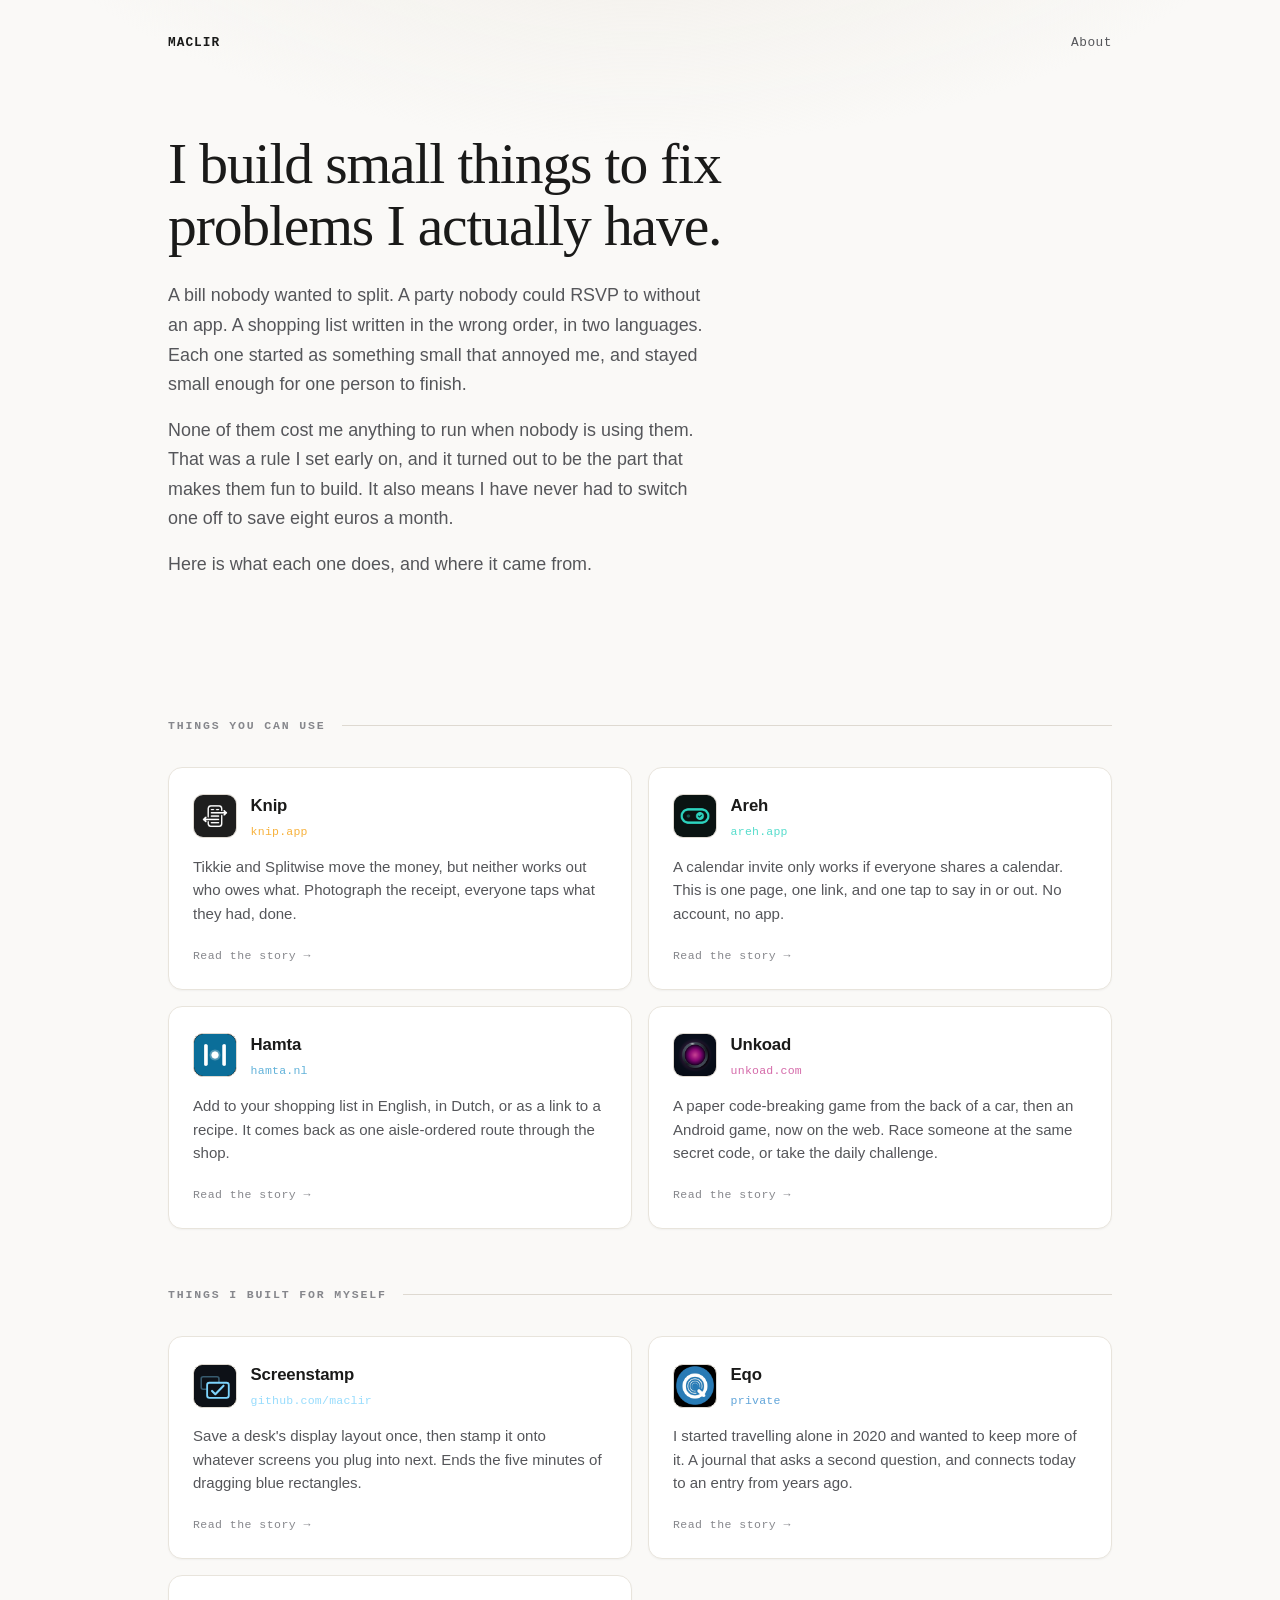
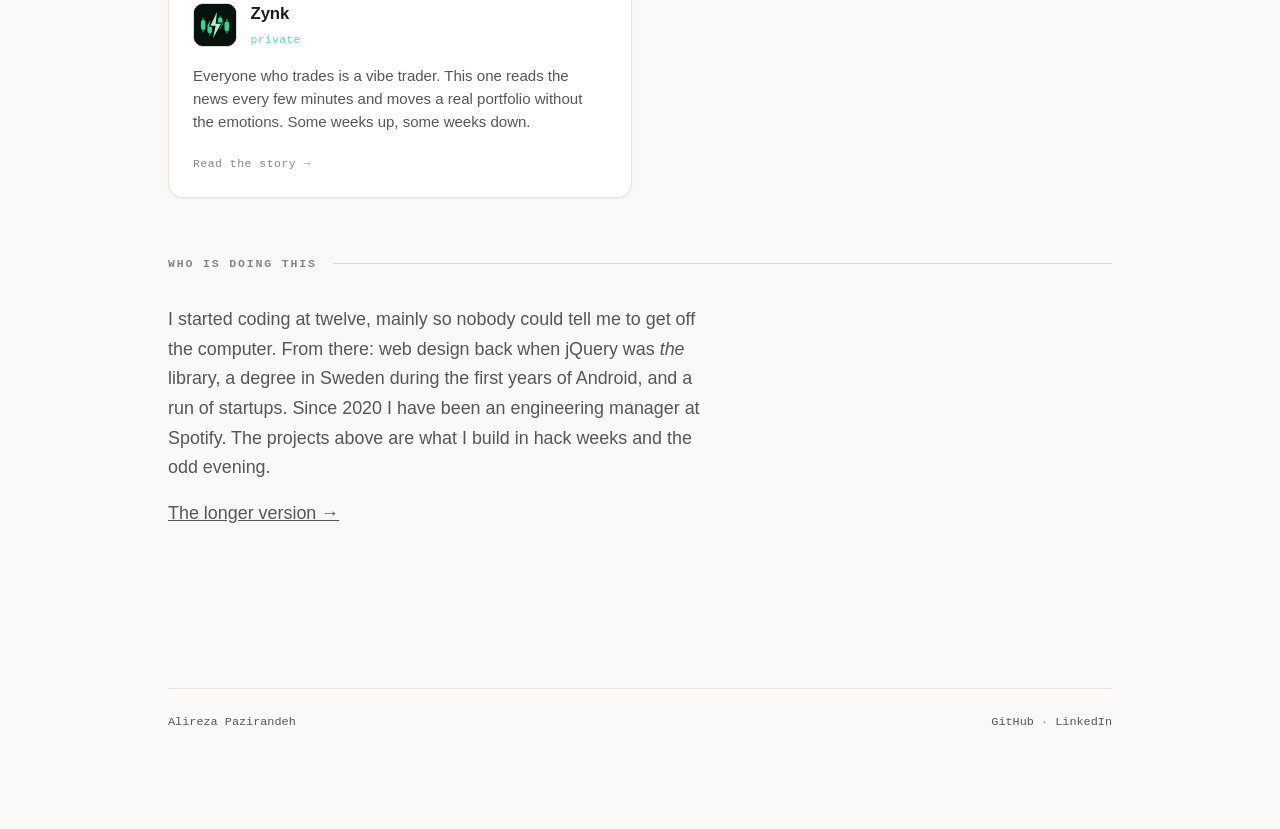
==== index.html @ 0dfdd982 "maclir.net: the projects, and the story behind each one A static personal site — a homepage of proje" ====
<!doctype html>
<html lang="en">
<head>
<meta charset="utf-8">
<meta name="viewport" content="width=device-width, initial-scale=1">
<title>Alireza Pazirandeh — maclir</title>
<meta name="description" content="Small products, built solo. Bill splitting, event pages, grocery lists, games and trading bots — each one started as something that annoyed me.">
<meta name="theme-color" content="#faf9f7" media="(prefers-color-scheme: light)">
<meta name="theme-color" content="#0b0d10" media="(prefers-color-scheme: dark)">
<link rel="icon" href="assets/logos/favicon.svg" type="image/svg+xml">
<link rel="stylesheet" href="assets/css/site.css">
<meta property="og:title" content="Alireza Pazirandeh — maclir">
<meta property="og:description" content="Small products, built solo. Each one started as something that annoyed me.">
<meta property="og:type" content="website">
<meta property="og:url" content="https://maclir.net/">
</head>
<body>
<div class="page">

  <header class="masthead">
    <a class="home" href="/">MACLIR</a>
    <nav><a href="about.html">About</a></nav>
  </header>

  <section class="hero">
    <h1>I build small things to fix problems I actually have.</h1>
    <p>A bill nobody wanted to split. A party nobody could RSVP to without an app. A shopping list written in the wrong order, in two languages. Each one started as something small that annoyed me, and stayed small enough for one person to finish.</p>
    <p>None of them cost me anything to run when nobody is using them. That was a rule I set early on, and it turned out to be the part that makes them fun to build. It also means I have never had to switch one off to save eight euros a month.</p>

    <p>Here is what each one does, and where it came from.</p>
  </section>

  <h2 class="rule" id="work">Things you can use</h2>

  <ul class="projects">
    <li><a class="card" href="stories/knip.html" style="--accent:#f59e0b">
      <div class="card-head">
        <img class="mark" src="assets/logos/knip.png" alt="" width="44" height="44">
        <div><h3>Knip</h3><span class="domain">knip.app</span></div>
      </div>
      <p>Tikkie and Splitwise move the money, but neither works out who owes what. Photograph the receipt, everyone taps what they had, done.</p>
      <span class="more">Read the story →</span>
    </a></li>

    <li><a class="card" href="stories/areh.html" style="--accent:#2dd4bf">
      <div class="card-head">
        <img class="mark" src="assets/logos/areh.png" alt="" width="44" height="44">
        <div><h3>Areh</h3><span class="domain">areh.app</span></div>
      </div>
      <p>A calendar invite only works if everyone shares a calendar. This is one page, one link, and one tap to say in or out. No account, no app.</p>
      <span class="more">Read the story →</span>
    </a></li>

    <li><a class="card" href="stories/hamta.html" style="--accent:#3b9fd0">
      <div class="card-head">
        <img class="mark" src="assets/logos/hamta.png" alt="" width="44" height="44">
        <div><h3>Hamta</h3><span class="domain">hamta.nl</span></div>
      </div>
      <p>Add to your shopping list in English, in Dutch, or as a link to a recipe. It comes back as one aisle-ordered route through the shop.</p>
      <span class="more">Read the story →</span>
    </a></li>

    <li><a class="card" href="stories/unkoad.html" style="--accent:#ca4594">
      <div class="card-head">
        <img class="mark" src="assets/logos/unkoad.png" alt="" width="44" height="44">
        <div><h3>Unkoad</h3><span class="domain">unkoad.com</span></div>
      </div>
      <p>A paper code-breaking game from the back of a car, then an Android game, now on the web. Race someone at the same secret code, or take the daily challenge.</p>
      <span class="more">Read the story →</span>
    </a></li>
  </ul>

  <h2 class="rule" id="tools">Things I built for myself</h2>

  <ul class="projects">
    <li><a class="card" href="stories/screenstamp.html" style="--accent:#7dd3fc">
      <div class="card-head">
        <img class="mark" src="assets/logos/screenstamp.svg" alt="" width="44" height="44">
        <div><h3>Screenstamp</h3><span class="domain">github.com/maclir</span></div>
      </div>
      <p>Save a desk's display layout once, then stamp it onto whatever screens you plug into next. Ends the five minutes of dragging blue rectangles.</p>
      <span class="more">Read the story →</span>
    </a></li>

    <li><a class="card" href="stories/eqo.html" style="--accent:#3b8fd0">
      <div class="card-head">
        <img class="mark" src="assets/logos/eqo.png" alt="" width="44" height="44">
        <div><h3>Eqo</h3><span class="domain">private</span></div>
      </div>
      <p>I started travelling alone in 2020 and wanted to keep more of it. A journal that asks a second question, and connects today to an entry from years ago.</p>
      <span class="more">Read the story →</span>
    </a></li>

    <li><a class="card" href="stories/zynk.html" style="--accent:#34d399">
      <div class="card-head">
        <img class="mark" src="assets/logos/zynk.svg" alt="" width="44" height="44">
        <div><h3>Zynk</h3><span class="domain">private</span></div>
      </div>
      <p>Everyone who trades is a vibe trader. This one reads the news every few minutes and moves a real portfolio without the emotions. Some weeks up, some weeks down.</p>
      <span class="more">Read the story →</span>
    </a></li>
  </ul>

  <h2 class="rule" id="about">Who is doing this</h2>

  <section class="hero" style="padding-top:0">
    <p>I started coding at twelve, mainly so nobody could tell me to get off the computer. From there: web design back when jQuery was <em>the</em> library, a degree in Sweden during the first years of Android, and a run of startups. Since 2020 I have been an engineering manager at Spotify. The projects above are what I build in hack weeks and the odd evening.</p>
    <p><a href="about.html">The longer version →</a></p>
  </section>

  <footer class="foot">
    <span><a href="mailto:maclir@gmail.com">Alireza Pazirandeh</a></span>
    <span><a href="https://github.com/maclir">GitHub</a> · <a href="https://www.linkedin.com/in/maclir/">LinkedIn</a></span>
  </footer>

</div>
</body>
</html>
---- assets/css/site.css ----
/* maclir.net — one stylesheet, no build step, no external requests. */

:root {
  --bg: #0b0d10;
  --bg-raised: #12151a;
  --bg-hover: #171b22;
  --line: #232830;
  --line-soft: #1a1e25;
  --ink: #e8e6e1;
  --ink-dim: #9aa1ab;
  --ink-faint: #6b727c;
  --accent: #e8e6e1;

  --serif: "Iowan Old Style", "Palatino Linotype", Palatino, "Book Antiqua", Georgia, serif;
  --sans: -apple-system, BlinkMacSystemFont, "Segoe UI", Inter, Helvetica, Arial, sans-serif;
  --mono: ui-monospace, SFMono-Regular, "SF Mono", Menlo, Consolas, monospace;

  --measure: 34rem;
  --page: 62rem;
}

* { box-sizing: border-box; }

html { -webkit-text-size-adjust: 100%; }

body {
  margin: 0;
  background: var(--bg);
  color: var(--ink);
  font-family: var(--sans);
  font-size: 17px;
  line-height: 1.65;
  -webkit-font-smoothing: antialiased;
}

/* A single soft light source at the top of the page, so the dark tiles
   the projects ship with sit on a ground rather than a void. */
body::before {
  content: "";
  position: fixed;
  inset: 0 0 auto 0;
  height: 60vh;
  background: radial-gradient(60rem 30rem at 50% -12rem, #1b2029 0%, transparent 70%);
  pointer-events: none;
  z-index: 0;
}

.page {
  position: relative;
  z-index: 1;
  max-width: var(--page);
  margin: 0 auto;
  padding: 0 1.5rem 6rem;
}

a { color: inherit; }

/* ---------- masthead ---------- */

.masthead {
  display: flex;
  align-items: baseline;
  justify-content: space-between;
  gap: 1rem;
  padding: 2rem 0 0;
  font-family: var(--mono);
  font-size: 0.8rem;
  letter-spacing: 0.04em;
}

.masthead a { color: var(--ink-dim); text-decoration: none; }
.masthead a:hover { color: var(--ink); }

.masthead .home { color: var(--ink); font-weight: 600; letter-spacing: 0.08em; }

.masthead nav { display: flex; gap: 1.25rem; }

/* ---------- hero ---------- */

.hero { padding: 5rem 0 4rem; max-width: 40rem; }

.hero h1 {
  font-family: var(--serif);
  font-size: clamp(2.4rem, 6vw, 3.6rem);
  line-height: 1.08;
  letter-spacing: -0.02em;
  font-weight: 400;
  margin: 0 0 1.5rem;
}

.hero p {
  font-size: 1.12rem;
  color: var(--ink-dim);
  max-width: var(--measure);
  margin: 0 0 1rem;
}

.hero p strong { color: var(--ink); font-weight: 500; }

/* ---------- section headings ---------- */

.rule {
  display: flex;
  align-items: center;
  gap: 1rem;
  margin: 3.5rem 0 2rem;
  font-family: var(--mono);
  font-size: 0.72rem;
  letter-spacing: 0.16em;
  text-transform: uppercase;
  color: var(--ink-faint);
}

.rule::after {
  content: "";
  flex: 1;
  height: 1px;
  background: var(--line);
}

/* ---------- project cards ---------- */

.projects {
  display: grid;
  grid-template-columns: repeat(auto-fill, minmax(20rem, 1fr));
  gap: 1rem;
  list-style: none;
  padding: 0;
  margin: 0;
}

.card {
  position: relative;
  display: flex;
  flex-direction: column;
  gap: 0.9rem;
  padding: 1.5rem;
  border: 1px solid var(--line-soft);
  border-radius: 14px;
  background: var(--bg-raised);
  text-decoration: none;
  transition: border-color 0.18s ease, background 0.18s ease, transform 0.18s ease;
}

.card:hover {
  border-color: color-mix(in srgb, var(--accent) 45%, var(--line));
  background: var(--bg-hover);
  transform: translateY(-2px);
}

.card:focus-visible {
  outline: 2px solid var(--accent);
  outline-offset: 3px;
}

.card-head { display: flex; align-items: center; gap: 0.85rem; }

.mark {
  width: 44px;
  height: 44px;
  border-radius: 10px;
  flex: none;
  object-fit: cover;
  background: #000;
  border: 1px solid var(--line);
}

.card h3 {
  margin: 0;
  font-family: var(--sans);
  font-size: 1.05rem;
  font-weight: 600;
  letter-spacing: -0.01em;
}

.card .domain {
  display: block;
  font-family: var(--mono);
  font-size: 0.72rem;
  color: var(--accent);
  opacity: 0.8;
  letter-spacing: 0.02em;
  margin-top: 0.15rem;
}

.card p {
  margin: 0;
  color: var(--ink-dim);
  font-size: 0.94rem;
  line-height: 1.55;
}

.card .more {
  margin-top: auto;
  padding-top: 0.4rem;
  font-family: var(--mono);
  font-size: 0.72rem;
  color: var(--ink-faint);
  letter-spacing: 0.04em;
}

.card:hover .more { color: var(--accent); }

/* ---------- story pages ---------- */

.story { max-width: var(--measure); margin: 0 auto; }

.story-head {
  display: flex;
  align-items: center;
  gap: 1.1rem;
  padding: 4rem 0 2rem;
}

.story-head .mark { width: 64px; height: 64px; border-radius: 14px; }

.story-head h1 {
  font-family: var(--serif);
  font-weight: 400;
  font-size: clamp(2rem, 5vw, 2.6rem);
  letter-spacing: -0.02em;
  margin: 0;
  line-height: 1.1;
}

.story-head .domain {
  display: block;
  font-family: var(--mono);
  font-size: 0.78rem;
  color: var(--accent);
  margin-top: 0.35rem;
  text-decoration: none;
}

.story-head .domain:hover { text-decoration: underline; }

.dek {
  font-family: var(--serif);
  font-size: 1.3rem;
  line-height: 1.45;
  color: var(--ink);
  margin: 0 0 2rem;
  padding-bottom: 2rem;
  border-bottom: 1px solid var(--line-soft);
}

.story p { margin: 0 0 1.35rem; }

.story p.lede::first-letter {
  font-family: var(--serif);
  font-size: 3.1rem;
  line-height: 0.82;
  float: left;
  padding: 0.1rem 0.6rem 0 0;
  color: var(--accent);
}

.story h2 {
  font-family: var(--sans);
  font-size: 0.72rem;
  letter-spacing: 0.16em;
  text-transform: uppercase;
  color: var(--ink-faint);
  margin: 2.75rem 0 1rem;
  font-weight: 600;
}

.story a { color: var(--accent); text-underline-offset: 3px; }

.story ul { padding-left: 1.1rem; color: var(--ink-dim); }
.story li { margin-bottom: 0.5rem; }

.facts {
  display: grid;
  grid-template-columns: 7rem 1fr;
  gap: 0.55rem 1rem;
  margin: 2.5rem 0;
  padding: 1.4rem 1.5rem;
  border: 1px solid var(--line-soft);
  border-radius: 12px;
  background: var(--bg-raised);
  font-size: 0.9rem;
}

.facts dt {
  font-family: var(--mono);
  font-size: 0.72rem;
  letter-spacing: 0.06em;
  text-transform: uppercase;
  color: var(--ink-faint);
  padding-top: 0.15rem;
}

.facts dd { margin: 0; color: var(--ink-dim); }
.facts dd a { color: var(--accent); }

.actions { display: flex; flex-wrap: wrap; gap: 0.75rem; margin: 2.5rem 0 1rem; }

.btn {
  display: inline-block;
  padding: 0.6rem 1.1rem;
  border-radius: 9px;
  border: 1px solid var(--line);
  font-family: var(--mono);
  font-size: 0.78rem;
  letter-spacing: 0.03em;
  text-decoration: none;
  color: var(--ink);
  transition: border-color 0.18s ease, background 0.18s ease;
}

.btn:hover { border-color: var(--accent); background: var(--bg-hover); }

.btn-primary {
  border-color: color-mix(in srgb, var(--accent) 55%, transparent);
  color: var(--accent);
}

/* ---------- footer ---------- */

.foot {
  margin-top: 5rem;
  padding-top: 1.5rem;
  border-top: 1px solid var(--line-soft);
  display: flex;
  flex-wrap: wrap;
  gap: 1.25rem;
  justify-content: space-between;
  font-family: var(--mono);
  font-size: 0.74rem;
  color: var(--ink-faint);
}

.foot a { color: var(--ink-dim); text-decoration: none; }
.foot a:hover { color: var(--ink); }

/* ---------- light mode ---------- */

@media (prefers-color-scheme: light) {
  :root {
    --bg: #faf9f7;
    --bg-raised: #ffffff;
    --bg-hover: #ffffff;
    --line: #ded9d1;
    --line-soft: #e8e4dc;
    --ink: #1a1a19;
    --ink-dim: #55565a;
    --ink-faint: #86878c;
  }

  body::before {
    background: radial-gradient(60rem 30rem at 50% -12rem, #efece5 0%, transparent 70%);
  }

  .card { box-shadow: 0 1px 2px rgba(20, 18, 14, 0.04); }
  .card:hover { box-shadow: 0 6px 20px rgba(20, 18, 14, 0.07); }
}

@media (prefers-reduced-motion: reduce) {
  * { transition: none !important; }
  .card:hover { transform: none; }
}

/* Inline code: a shade smaller than the prose it sits in, so a monospace
   face at the same nominal size does not look oversized next to it. */
code {
  font-family: var(--mono);
  font-size: 0.88em;
  padding: 0.12em 0.38em;
  border-radius: 5px;
  background: color-mix(in srgb, var(--ink) 8%, transparent);
  border: 1px solid var(--line-soft);
}

.facts code { font-size: 0.82em; word-break: break-all; }
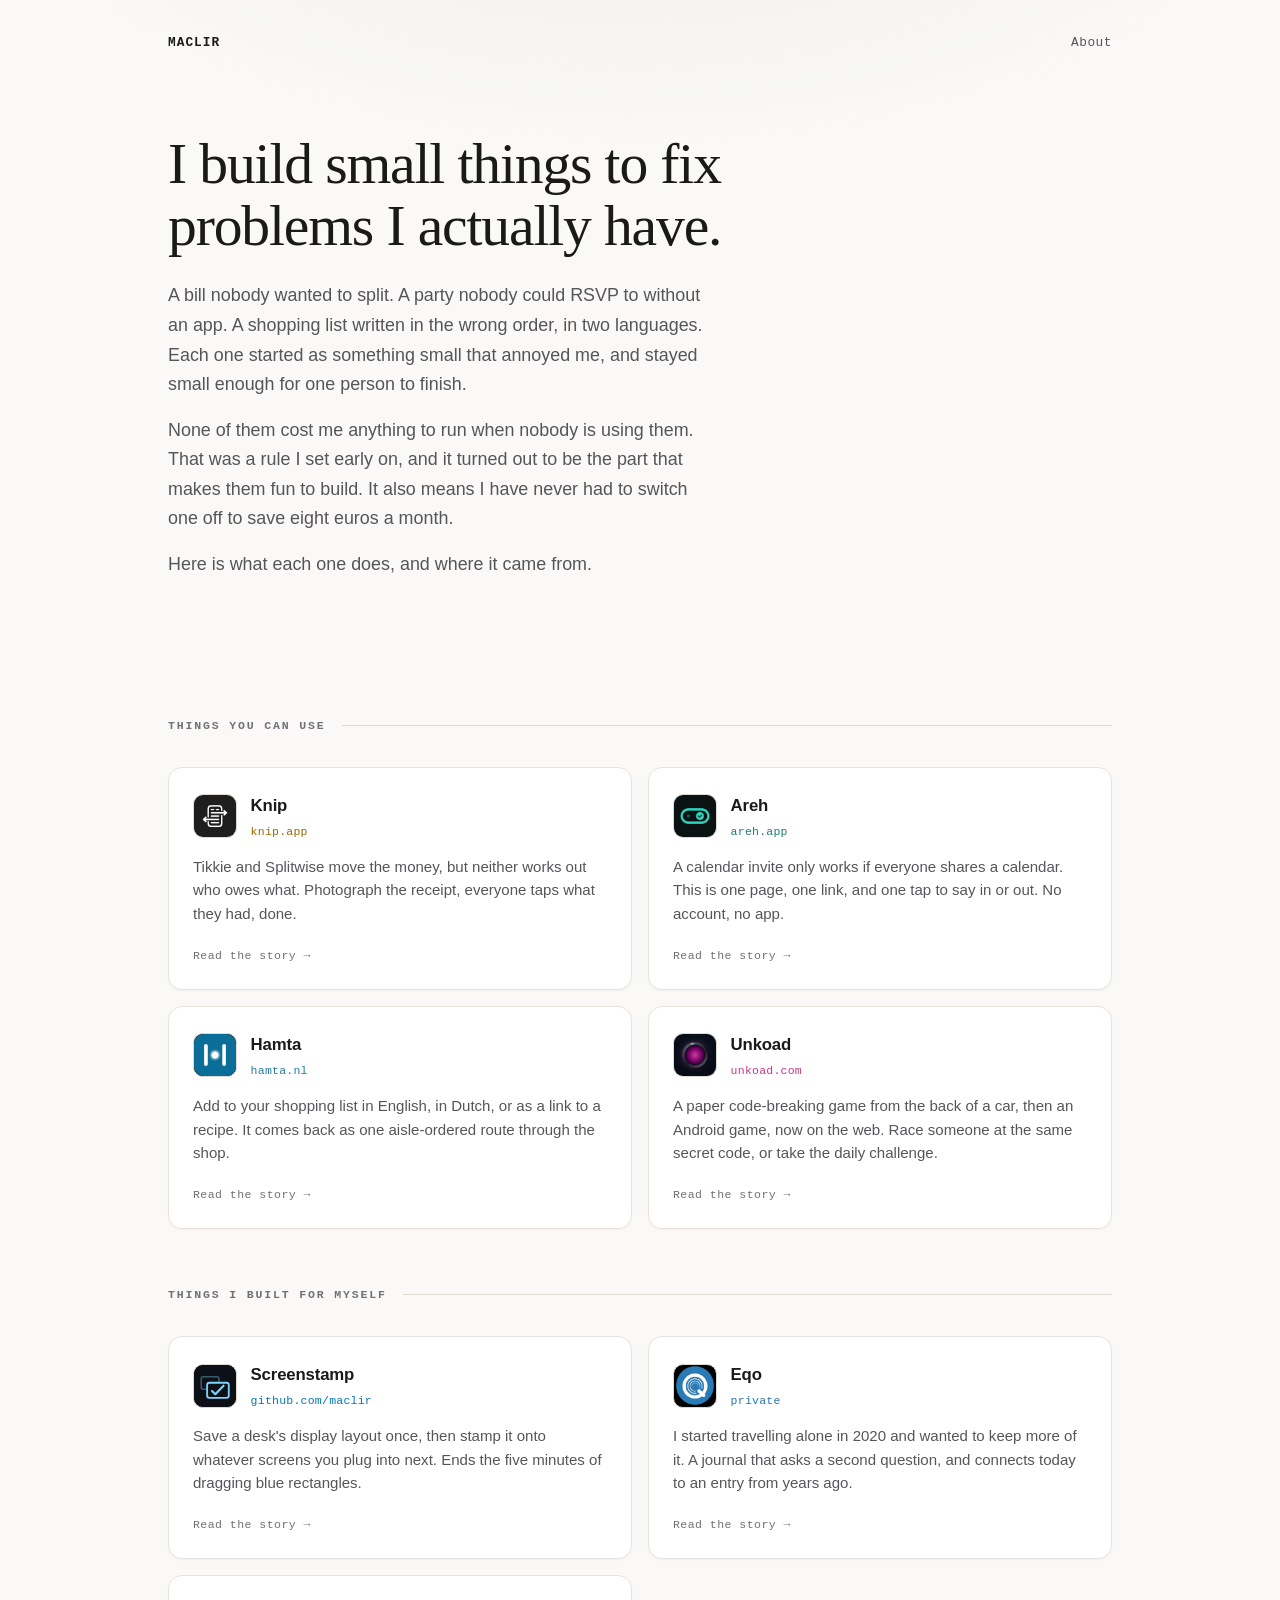
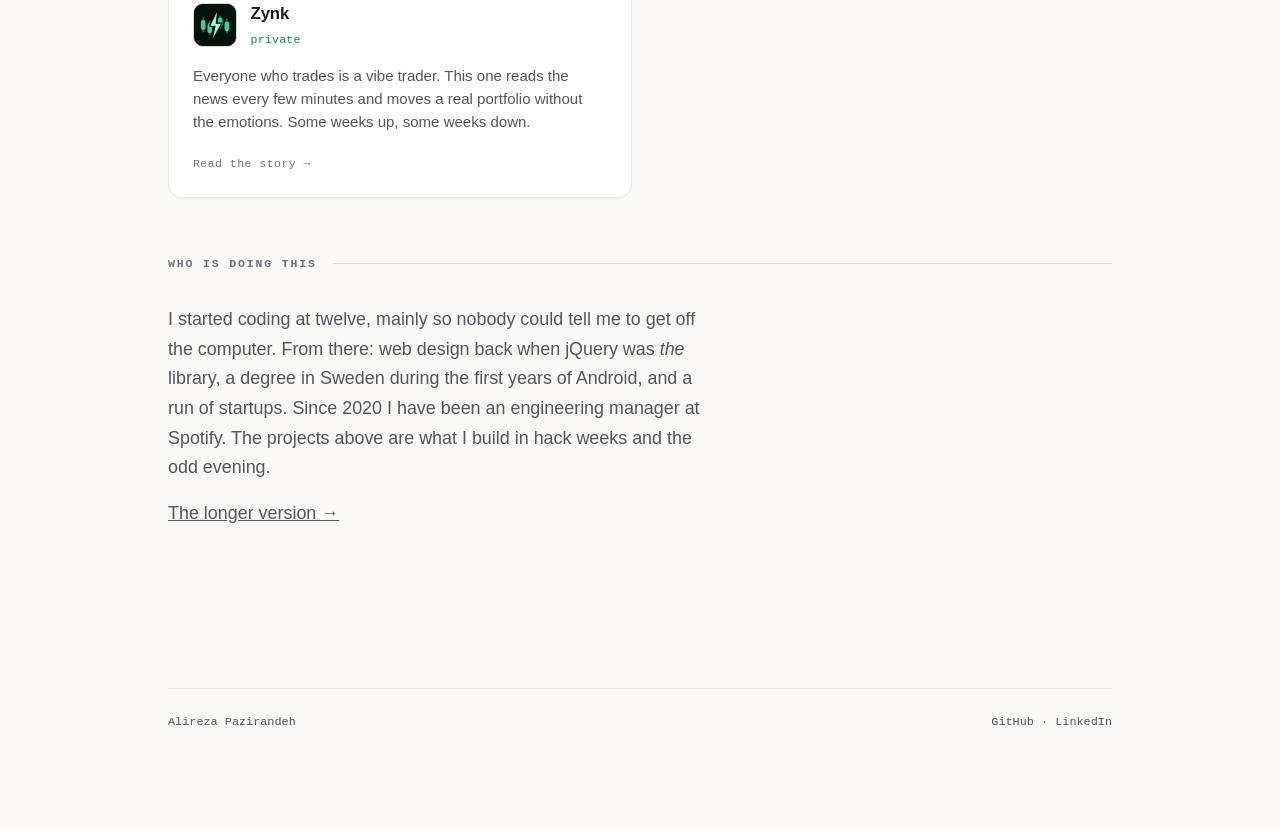
==== commit cdd867d6: "Make every colour meet 4.5:1 in both light and dark mode --accent carries a project's brand hue and " ====
--- a/index.html
+++ b/index.html
@@ -33,7 +33,7 @@
   <h2 class="rule" id="work">Things you can use</h2>
 
   <ul class="projects">
-    <li><a class="card" href="stories/knip.html" style="--accent:#f59e0b">
+    <li><a class="card" href="stories/knip.html" style="--accent:#f59e0b;--accent-light:#9d6506">
       <div class="card-head">
         <img class="mark" src="assets/logos/knip.png" alt="" width="44" height="44">
         <div><h3>Knip</h3><span class="domain">knip.app</span></div>
@@ -42,7 +42,7 @@
       <span class="more">Read the story →</span>
     </a></li>
 
-    <li><a class="card" href="stories/areh.html" style="--accent:#2dd4bf">
+    <li><a class="card" href="stories/areh.html" style="--accent:#2dd4bf;--accent-light:#1a7f73">
       <div class="card-head">
         <img class="mark" src="assets/logos/areh.png" alt="" width="44" height="44">
         <div><h3>Areh</h3><span class="domain">areh.app</span></div>
@@ -51,7 +51,7 @@
       <span class="more">Read the story →</span>
     </a></li>
 
-    <li><a class="card" href="stories/hamta.html" style="--accent:#3b9fd0">
+    <li><a class="card" href="stories/hamta.html" style="--accent:#3b9fd0;--accent-light:#2779a1">
       <div class="card-head">
         <img class="mark" src="assets/logos/hamta.png" alt="" width="44" height="44">
         <div><h3>Hamta</h3><span class="domain">hamta.nl</span></div>
@@ -60,7 +60,7 @@
       <span class="more">Read the story →</span>
     </a></li>
 
-    <li><a class="card" href="stories/unkoad.html" style="--accent:#ca4594">
+    <li><a class="card" href="stories/unkoad.html" style="--accent:#ce529b;--accent-light:#c5388c">
       <div class="card-head">
         <img class="mark" src="assets/logos/unkoad.png" alt="" width="44" height="44">
         <div><h3>Unkoad</h3><span class="domain">unkoad.com</span></div>
@@ -73,7 +73,7 @@
   <h2 class="rule" id="tools">Things I built for myself</h2>
 
   <ul class="projects">
-    <li><a class="card" href="stories/screenstamp.html" style="--accent:#7dd3fc">
+    <li><a class="card" href="stories/screenstamp.html" style="--accent:#7dd3fc;--accent-light:#0478b0">
       <div class="card-head">
         <img class="mark" src="assets/logos/screenstamp.svg" alt="" width="44" height="44">
         <div><h3>Screenstamp</h3><span class="domain">github.com/maclir</span></div>
@@ -82,7 +82,7 @@
       <span class="more">Read the story →</span>
     </a></li>
 
-    <li><a class="card" href="stories/eqo.html" style="--accent:#3b8fd0">
+    <li><a class="card" href="stories/eqo.html" style="--accent:#3b8fd0;--accent-light:#2b76b1">
       <div class="card-head">
         <img class="mark" src="assets/logos/eqo.png" alt="" width="44" height="44">
         <div><h3>Eqo</h3><span class="domain">private</span></div>
@@ -91,7 +91,7 @@
       <span class="more">Read the story →</span>
     </a></li>
 
-    <li><a class="card" href="stories/zynk.html" style="--accent:#34d399">
+    <li><a class="card" href="stories/zynk.html" style="--accent:#34d399;--accent-light:#1c805c">
       <div class="card-head">
         <img class="mark" src="assets/logos/zynk.svg" alt="" width="44" height="44">
         <div><h3>Zynk</h3><span class="domain">private</span></div>
--- a/assets/css/site.css
+++ b/assets/css/site.css
@@ -8,8 +8,13 @@
   --line-soft: #1a1e25;
   --ink: #e8e6e1;
   --ink-dim: #9aa1ab;
-  --ink-faint: #6b727c;
+  --ink-faint: #77808a;
+
+  /* --accent is the brand hue a page or card sets inline. It is tuned for the
+     dark ground, so light mode reads --accent-light instead; --accent-ink is
+     the one text and focus rings use, and it always meets 4.5:1. */
   --accent: #e8e6e1;
+  --accent-light: #1a1a19;
 
   --serif: "Iowan Old Style", "Palatino Linotype", Palatino, "Book Antiqua", Georgia, serif;
   --sans: -apple-system, BlinkMacSystemFont, "Segoe UI", Inter, Helvetica, Arial, sans-serif;
@@ -20,6 +25,10 @@
 }
 
 * { box-sizing: border-box; }
+
+/* Declared on every element, not just :root, so a card or body that sets its
+   own --accent inline re-derives the readable version from it. */
+* { --accent-ink: var(--accent); }
 
 html { -webkit-text-size-adjust: 100%; }
 
@@ -143,13 +152,13 @@
 }
 
 .card:hover {
-  border-color: color-mix(in srgb, var(--accent) 45%, var(--line));
+  border-color: color-mix(in srgb, var(--accent-ink) 45%, var(--line));
   background: var(--bg-hover);
   transform: translateY(-2px);
 }
 
 .card:focus-visible {
-  outline: 2px solid var(--accent);
+  outline: 2px solid var(--accent-ink);
   outline-offset: 3px;
 }
 
@@ -177,8 +186,7 @@
   display: block;
   font-family: var(--mono);
   font-size: 0.72rem;
-  color: var(--accent);
-  opacity: 0.8;
+  color: var(--accent-ink);
   letter-spacing: 0.02em;
   margin-top: 0.15rem;
 }
@@ -199,7 +207,7 @@
   letter-spacing: 0.04em;
 }
 
-.card:hover .more { color: var(--accent); }
+.card:hover .more { color: var(--accent-ink); }
 
 /* ---------- story pages ---------- */
 
@@ -227,7 +235,7 @@
   display: block;
   font-family: var(--mono);
   font-size: 0.78rem;
-  color: var(--accent);
+  color: var(--accent-ink);
   margin-top: 0.35rem;
   text-decoration: none;
 }
@@ -252,7 +260,7 @@
   line-height: 0.82;
   float: left;
   padding: 0.1rem 0.6rem 0 0;
-  color: var(--accent);
+  color: var(--accent-ink);
 }
 
 .story h2 {
@@ -265,7 +273,7 @@
   font-weight: 600;
 }
 
-.story a { color: var(--accent); text-underline-offset: 3px; }
+.story a { color: var(--accent-ink); text-underline-offset: 3px; }
 
 .story ul { padding-left: 1.1rem; color: var(--ink-dim); }
 .story li { margin-bottom: 0.5rem; }
@@ -292,7 +300,7 @@
 }
 
 .facts dd { margin: 0; color: var(--ink-dim); }
-.facts dd a { color: var(--accent); }
+.facts dd a { color: var(--accent-ink); }
 
 .actions { display: flex; flex-wrap: wrap; gap: 0.75rem; margin: 2.5rem 0 1rem; }
 
@@ -309,11 +317,11 @@
   transition: border-color 0.18s ease, background 0.18s ease;
 }
 
-.btn:hover { border-color: var(--accent); background: var(--bg-hover); }
+.btn:hover { border-color: var(--accent-ink); background: var(--bg-hover); }
 
 .btn-primary {
-  border-color: color-mix(in srgb, var(--accent) 55%, transparent);
-  color: var(--accent);
+  border-color: color-mix(in srgb, var(--accent-ink) 55%, transparent);
+  color: var(--accent-ink);
 }
 
 /* ---------- footer ---------- */
@@ -345,8 +353,10 @@
     --line-soft: #e8e4dc;
     --ink: #1a1a19;
     --ink-dim: #55565a;
-    --ink-faint: #86878c;
+    --ink-faint: #707176;
   }
+
+  * { --accent-ink: var(--accent-light, #1a1a19); }
 
   body::before {
     background: radial-gradient(60rem 30rem at 50% -12rem, #efece5 0%, transparent 70%);
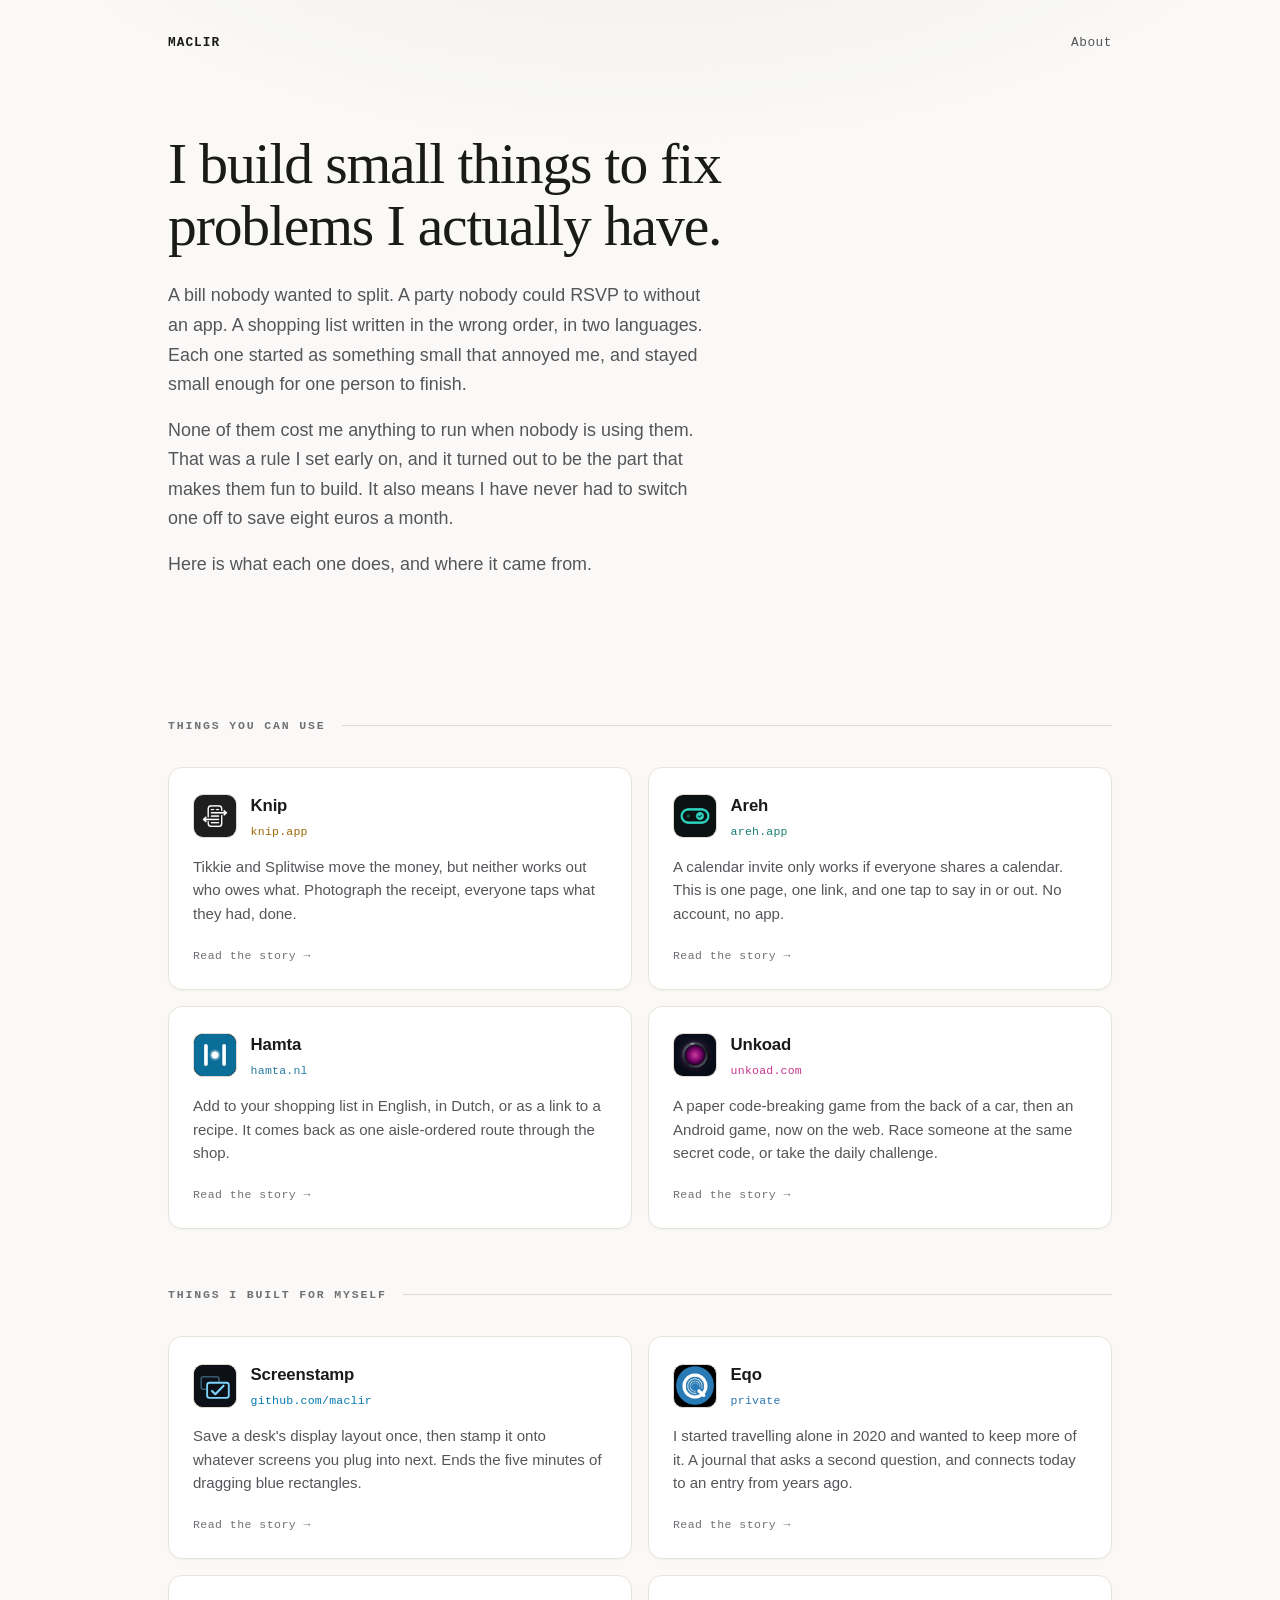
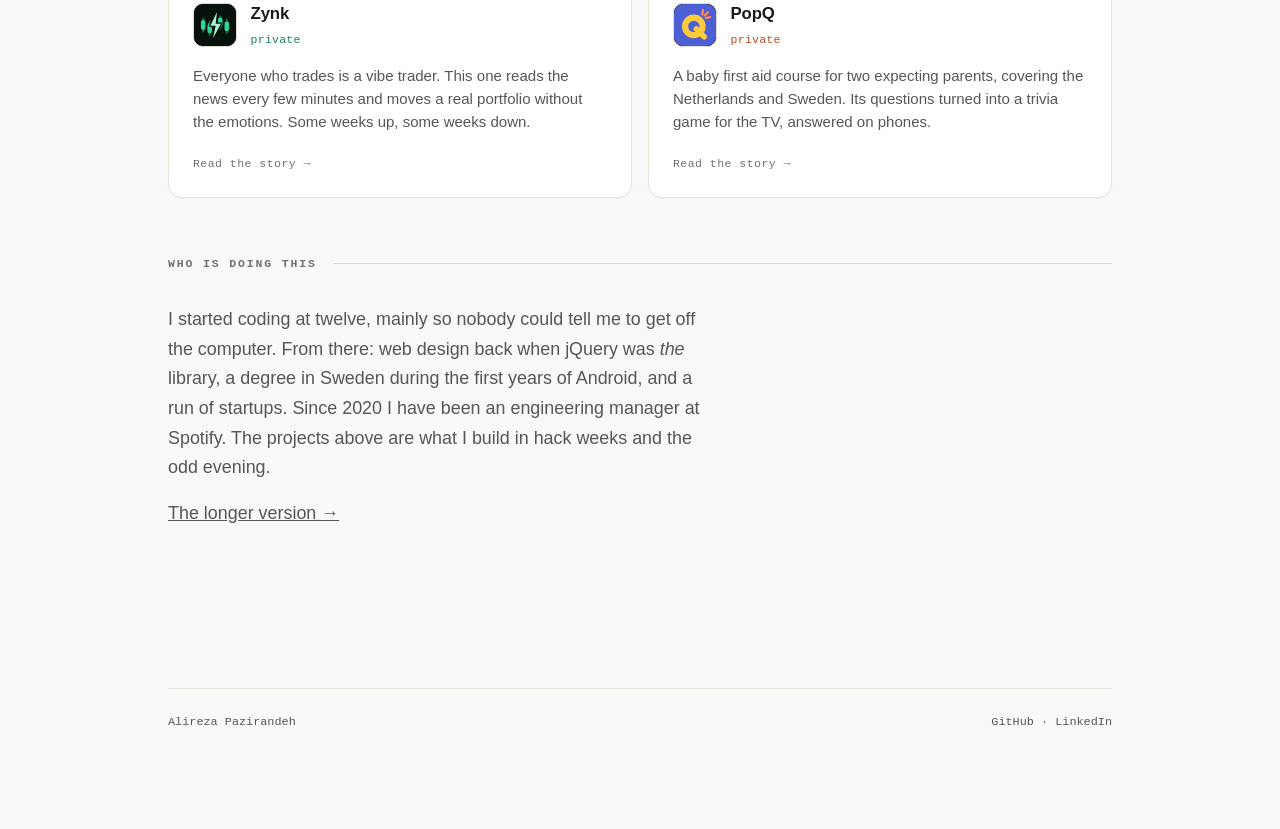
==== commit 26ebc7a5: "Add PopQ: a baby first aid course that became a trivia game for the TV Co-Authored-By: Claude Opus 5" ====
--- a/index.html
+++ b/index.html
@@ -99,6 +99,15 @@
       <p>Everyone who trades is a vibe trader. This one reads the news every few minutes and moves a real portfolio without the emotions. Some weeks up, some weeks down.</p>
       <span class="more">Read the story →</span>
     </a></li>
+
+    <li><a class="card" href="stories/popq.html" style="--accent:#ff8a4c;--accent-light:#b84d1c">
+      <div class="card-head">
+        <img class="mark" src="assets/logos/popq.svg" alt="" width="44" height="44">
+        <div><h3>PopQ</h3><span class="domain">private</span></div>
+      </div>
+      <p>A baby first aid course for two expecting parents, covering the Netherlands and Sweden. Its questions turned into a trivia game for the TV, answered on phones.</p>
+      <span class="more">Read the story →</span>
+    </a></li>
   </ul>
 
   <h2 class="rule" id="about">Who is doing this</h2>
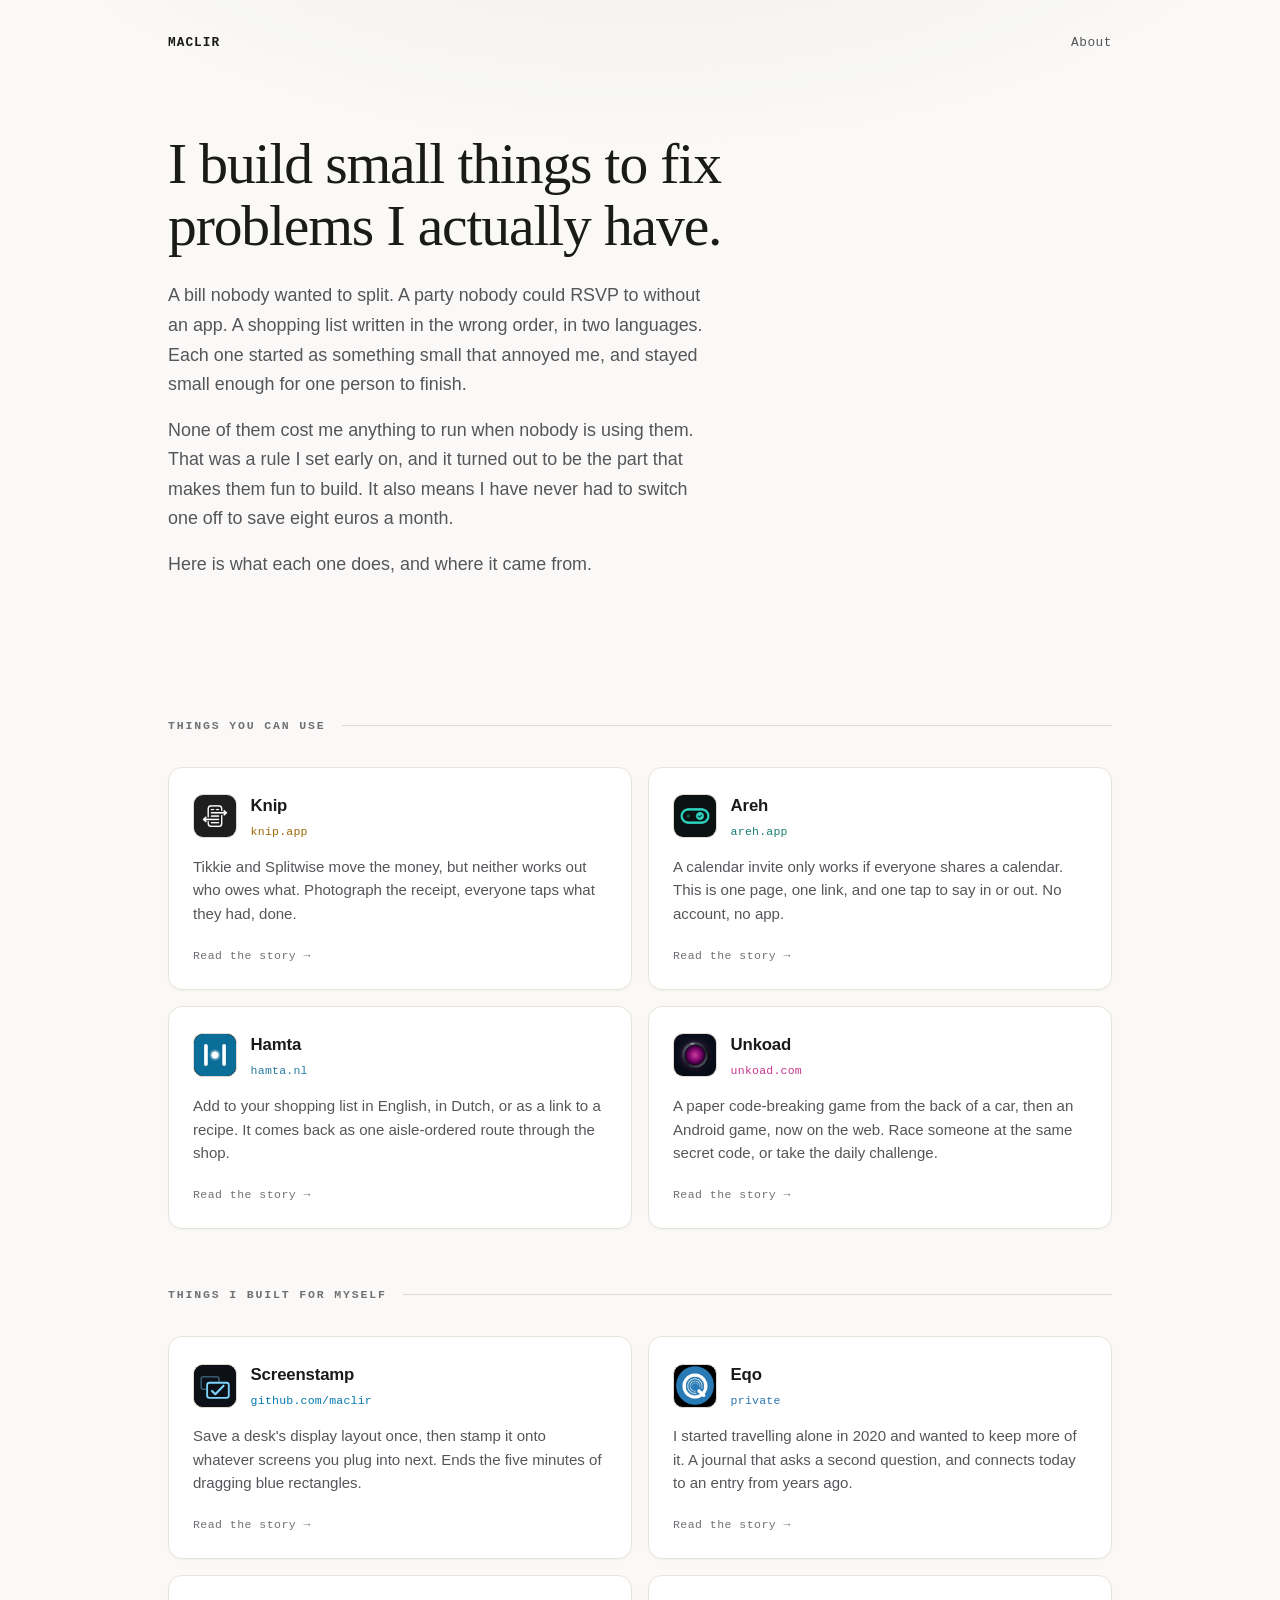
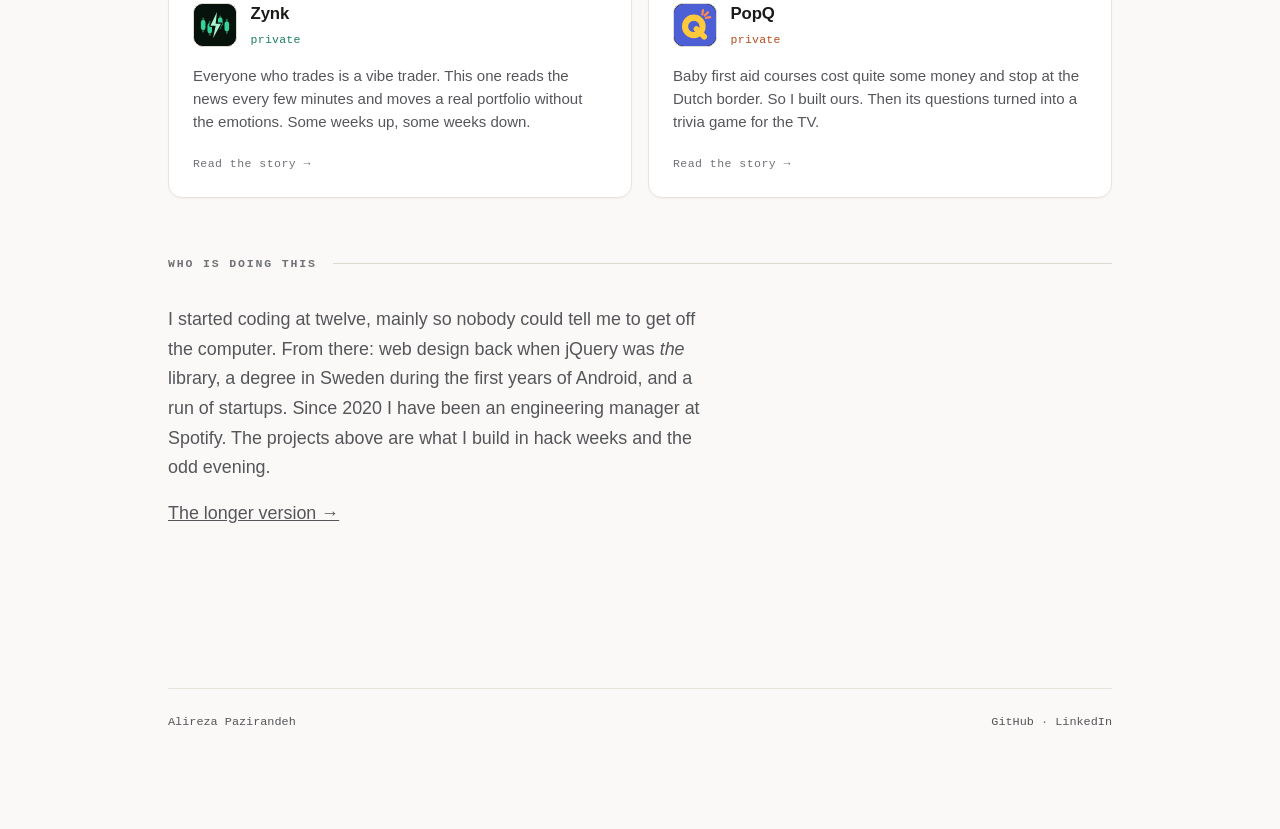
==== commit 2aef659a: "Rewrite the PopQ story in the voice of the other stories Co-Authored-By: Claude Opus 5.5 <noreply@an" ====
--- a/index.html
+++ b/index.html
@@ -105,7 +105,7 @@
         <img class="mark" src="assets/logos/popq.svg" alt="" width="44" height="44">
         <div><h3>PopQ</h3><span class="domain">private</span></div>
       </div>
-      <p>A baby first aid course for two expecting parents, covering the Netherlands and Sweden. Its questions turned into a trivia game for the TV, answered on phones.</p>
+      <p>Baby first aid courses cost quite some money and stop at the Dutch border. So I built ours. Then its questions turned into a trivia game for the TV.</p>
       <span class="more">Read the story →</span>
     </a></li>
   </ul>
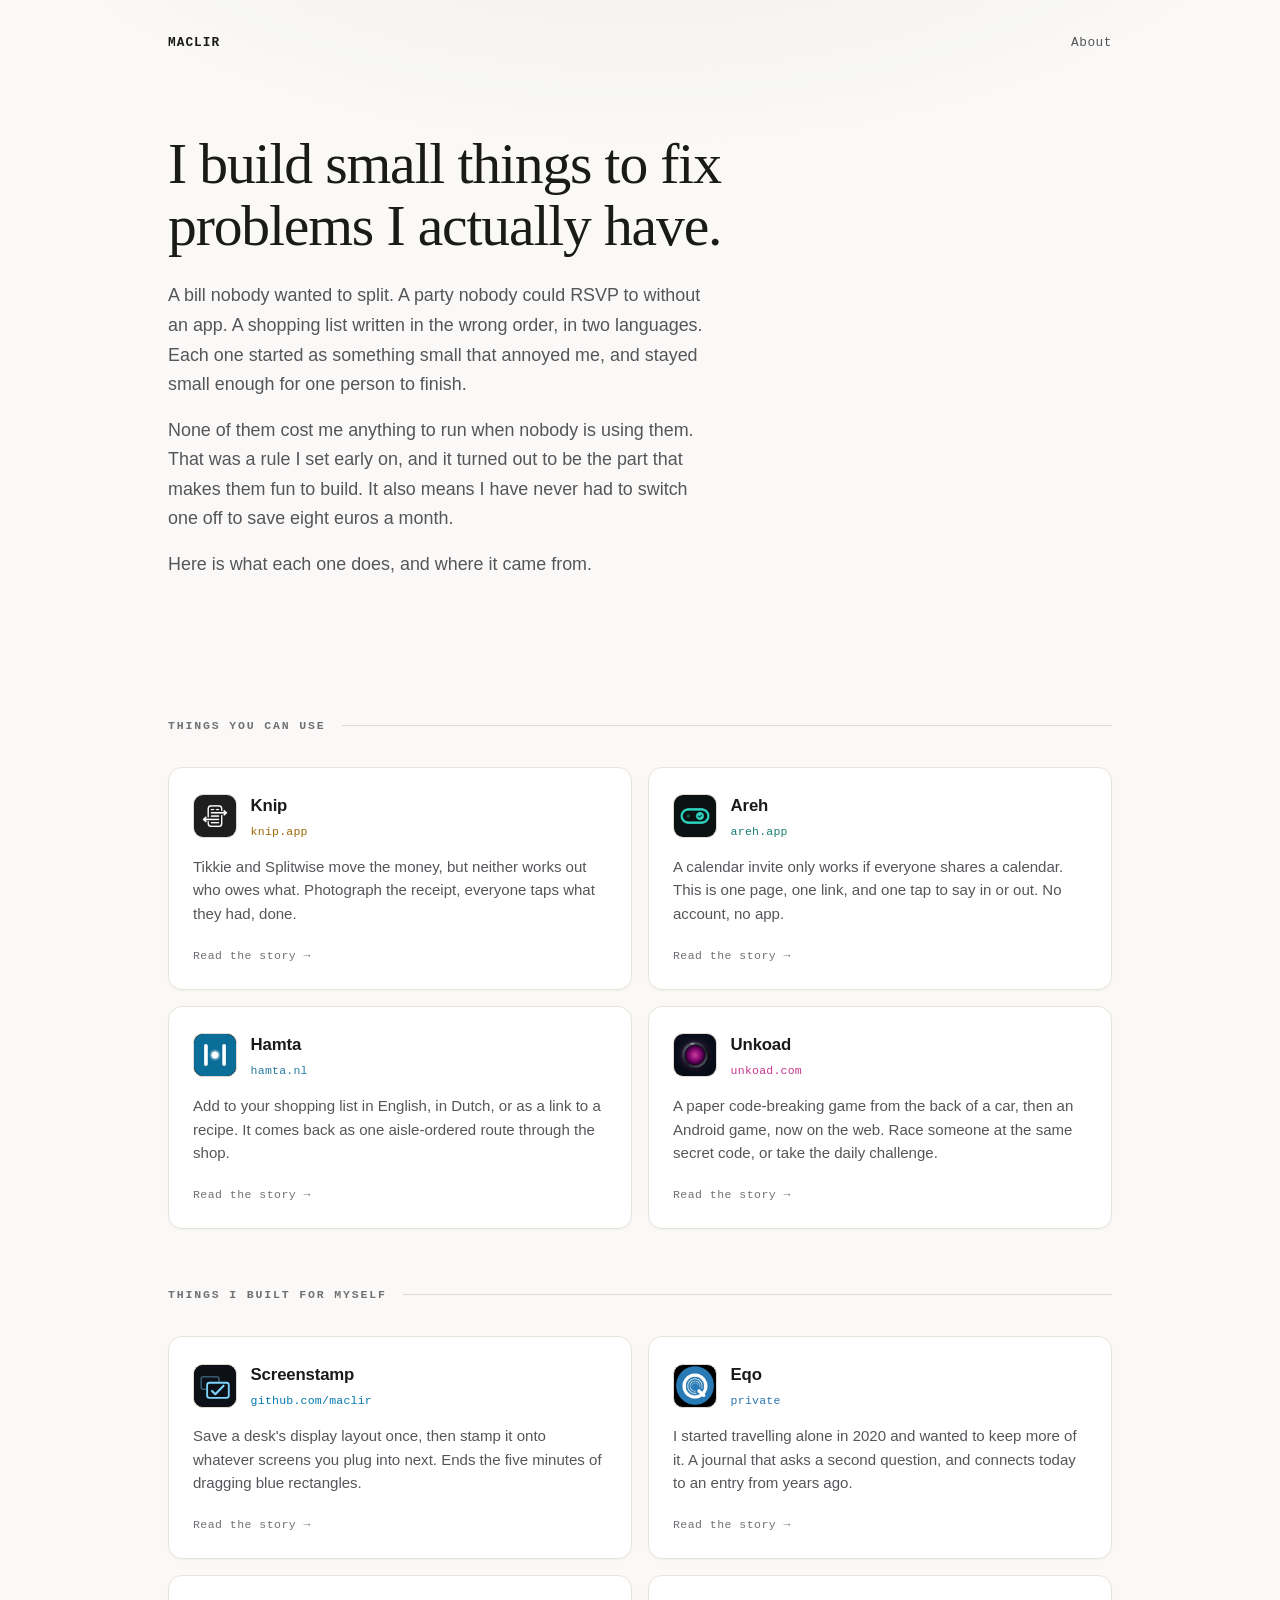
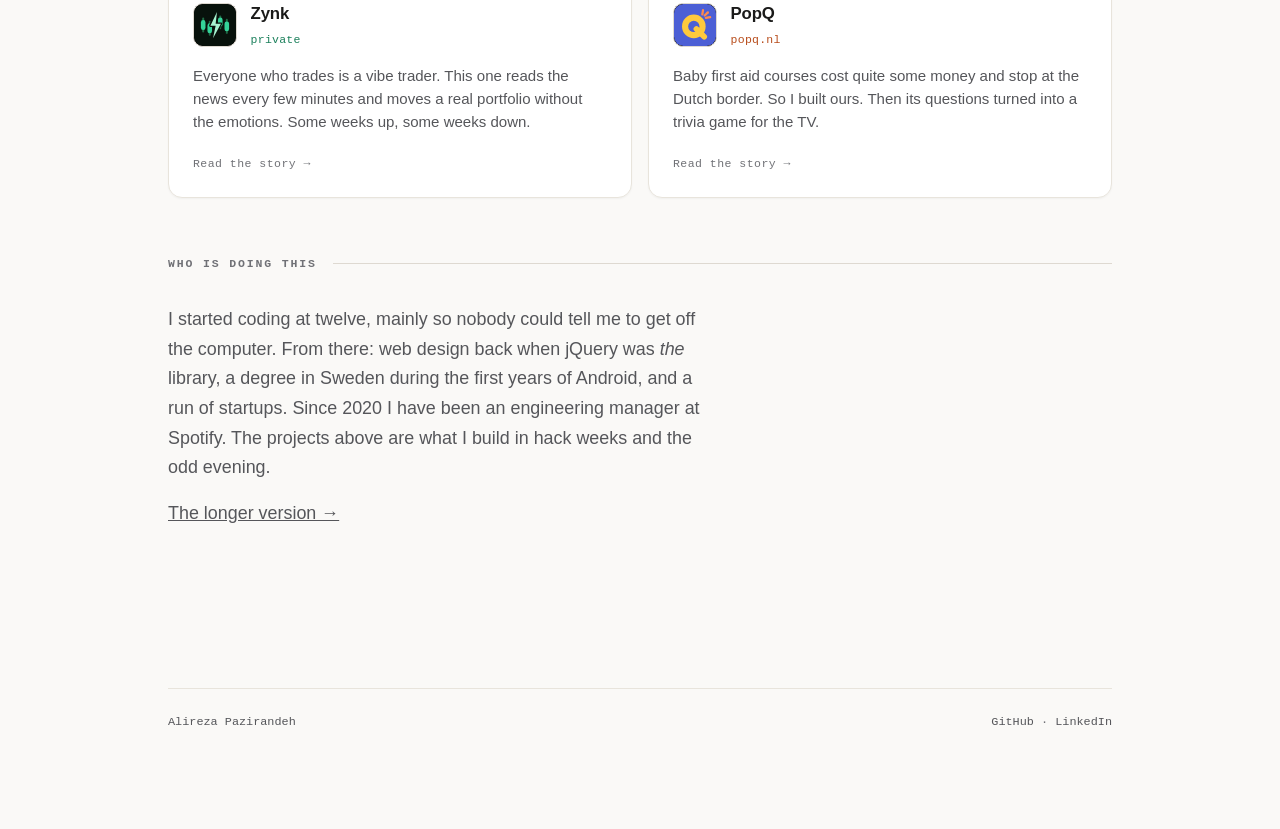
==== commit 7510a4e9: "List PopQ as invite only at popq.nl, with a way to ask for a host login Co-Authored-By: Claude Opus " ====
--- a/index.html
+++ b/index.html
@@ -103,7 +103,7 @@
     <li><a class="card" href="stories/popq.html" style="--accent:#ff8a4c;--accent-light:#b84d1c">
       <div class="card-head">
         <img class="mark" src="assets/logos/popq.svg" alt="" width="44" height="44">
-        <div><h3>PopQ</h3><span class="domain">private</span></div>
+        <div><h3>PopQ</h3><span class="domain">popq.nl</span></div>
       </div>
       <p>Baby first aid courses cost quite some money and stop at the Dutch border. So I built ours. Then its questions turned into a trivia game for the TV.</p>
       <span class="more">Read the story →</span>
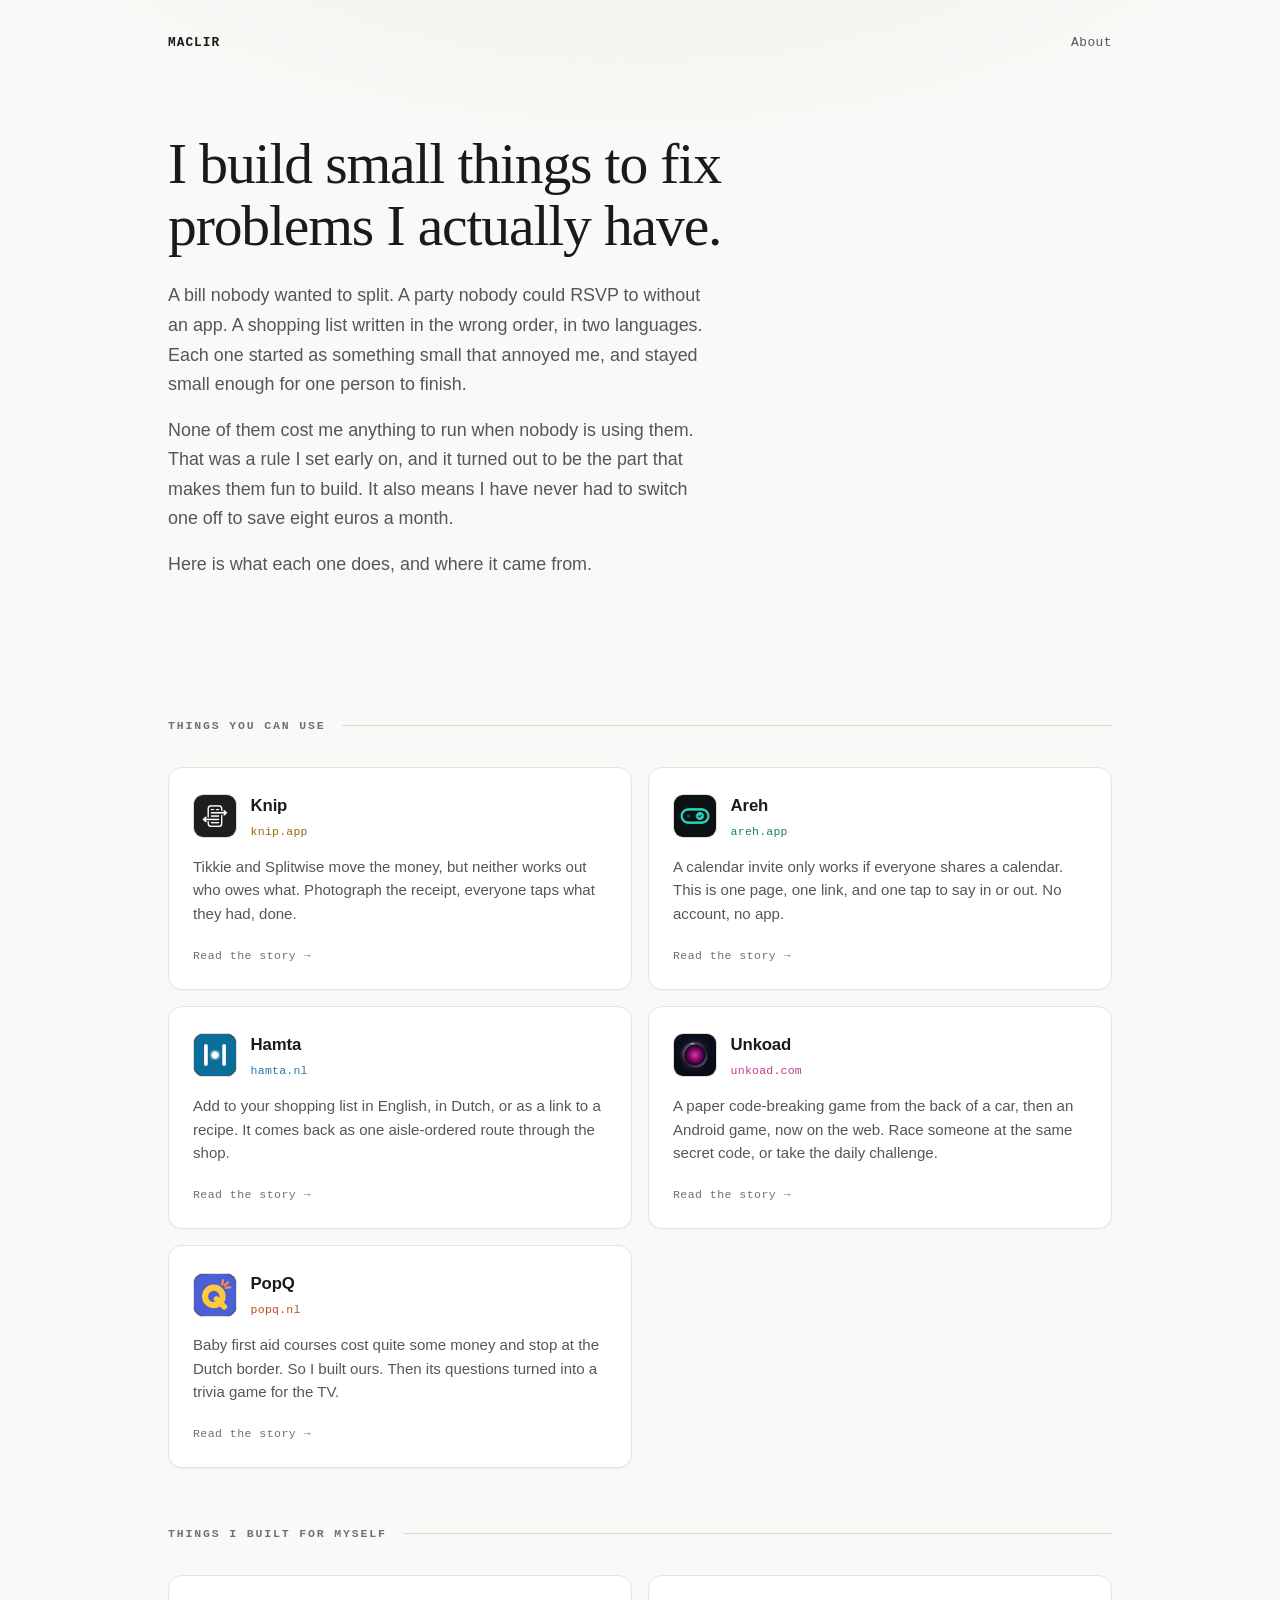
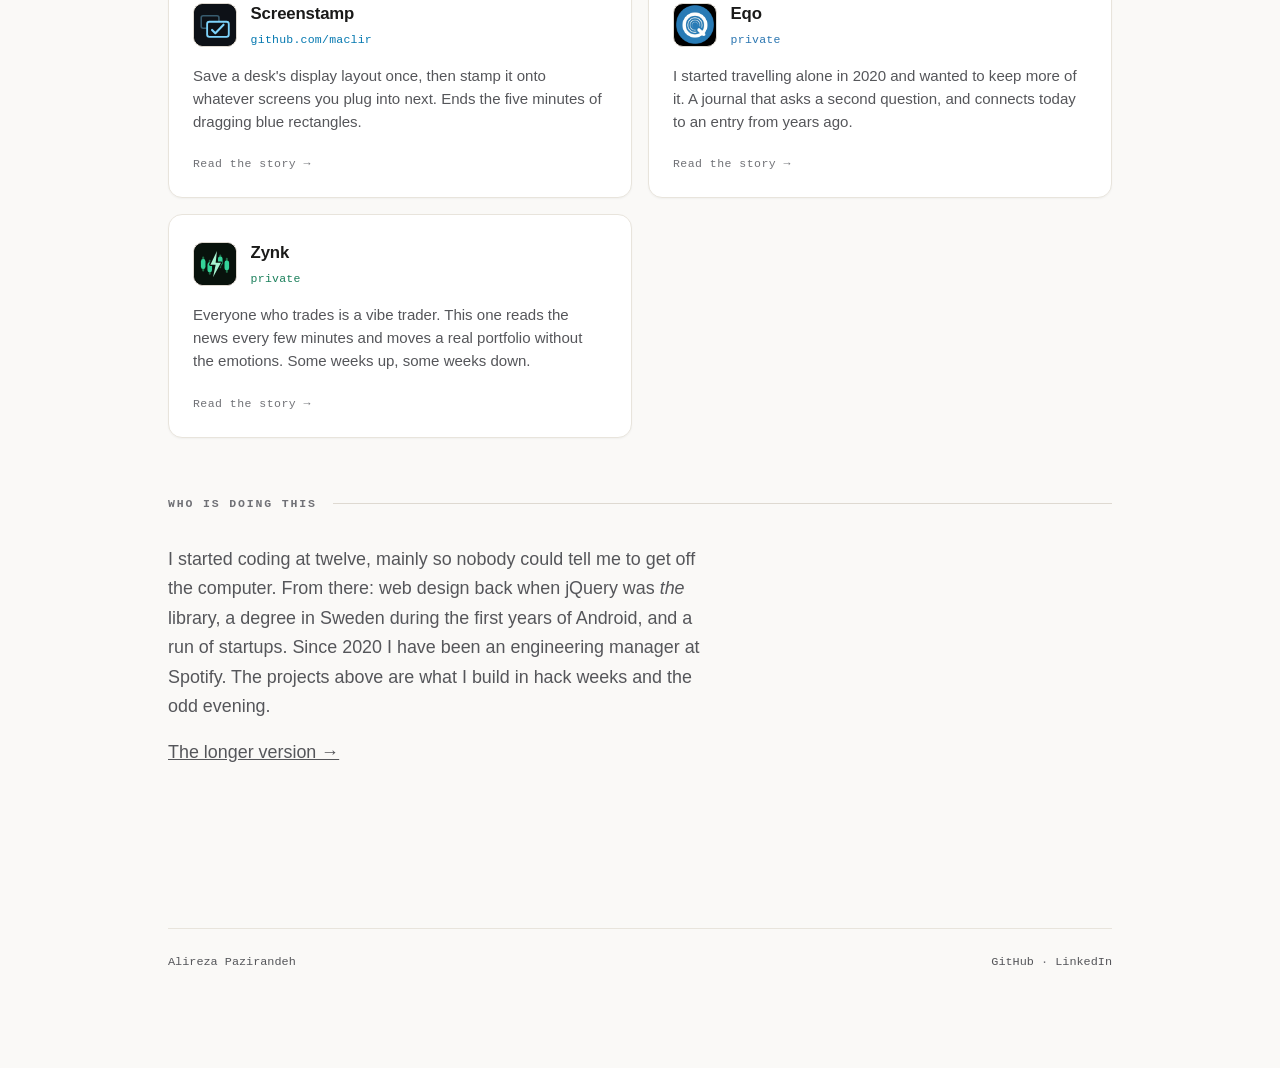
==== commit e1f989a7: "Move PopQ to "Things you can use" Co-Authored-By: Claude Opus 5.5 <noreply@anthropic.com>" ====
--- a/index.html
+++ b/index.html
@@ -68,6 +68,15 @@
       <p>A paper code-breaking game from the back of a car, then an Android game, now on the web. Race someone at the same secret code, or take the daily challenge.</p>
       <span class="more">Read the story →</span>
     </a></li>
+
+    <li><a class="card" href="stories/popq.html" style="--accent:#ff8a4c;--accent-light:#b84d1c">
+      <div class="card-head">
+        <img class="mark" src="assets/logos/popq.svg" alt="" width="44" height="44">
+        <div><h3>PopQ</h3><span class="domain">popq.nl</span></div>
+      </div>
+      <p>Baby first aid courses cost quite some money and stop at the Dutch border. So I built ours. Then its questions turned into a trivia game for the TV.</p>
+      <span class="more">Read the story →</span>
+    </a></li>
   </ul>
 
   <h2 class="rule" id="tools">Things I built for myself</h2>
@@ -99,15 +108,6 @@
       <p>Everyone who trades is a vibe trader. This one reads the news every few minutes and moves a real portfolio without the emotions. Some weeks up, some weeks down.</p>
       <span class="more">Read the story →</span>
     </a></li>
-
-    <li><a class="card" href="stories/popq.html" style="--accent:#ff8a4c;--accent-light:#b84d1c">
-      <div class="card-head">
-        <img class="mark" src="assets/logos/popq.svg" alt="" width="44" height="44">
-        <div><h3>PopQ</h3><span class="domain">popq.nl</span></div>
-      </div>
-      <p>Baby first aid courses cost quite some money and stop at the Dutch border. So I built ours. Then its questions turned into a trivia game for the TV.</p>
-      <span class="more">Read the story →</span>
-    </a></li>
   </ul>
 
   <h2 class="rule" id="about">Who is doing this</h2>
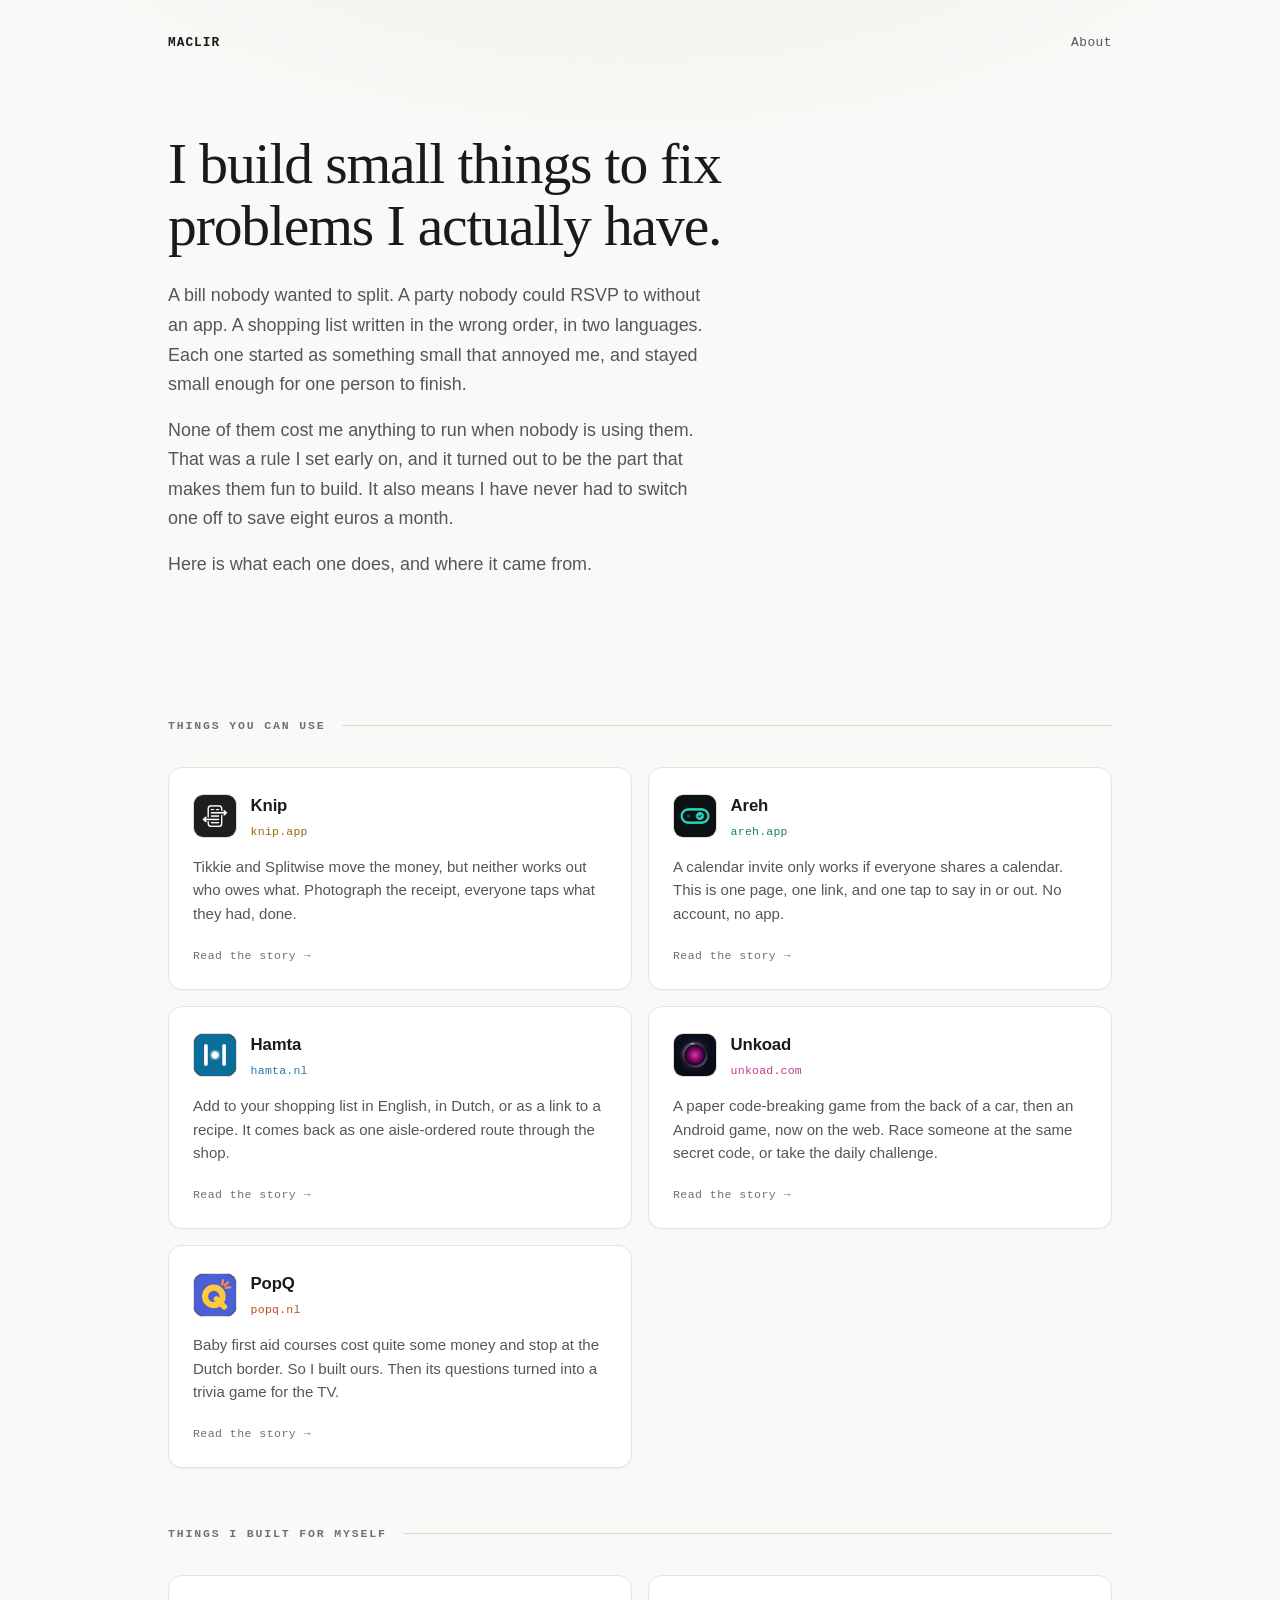
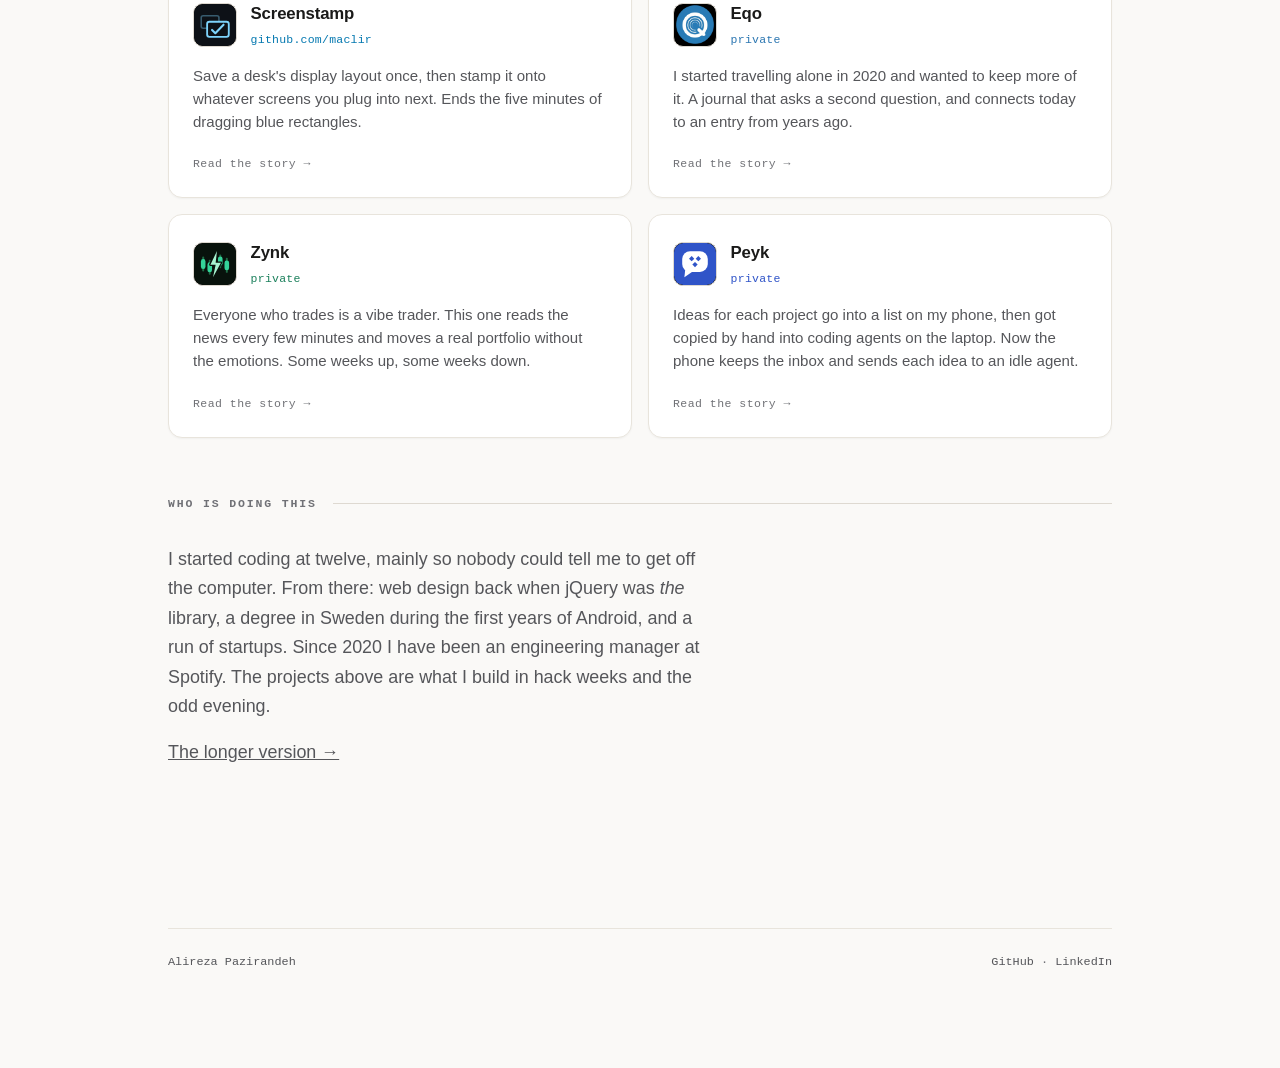
==== commit 192e6781: "Add Peyk: Keep checklists copied into agents by hand, then Relay, then a phone inbox Co-Authored-By:" ====
--- a/index.html
+++ b/index.html
@@ -108,6 +108,14 @@
       <p>Everyone who trades is a vibe trader. This one reads the news every few minutes and moves a real portfolio without the emotions. Some weeks up, some weeks down.</p>
       <span class="more">Read the story →</span>
     </a></li>
+    <li><a class="card" href="stories/peyk.html" style="--accent:#8aa6ff;--accent-light:#2f54c8">
+      <div class="card-head">
+        <img class="mark" src="assets/logos/peyk.svg" alt="" width="44" height="44">
+        <div><h3>Peyk</h3><span class="domain">private</span></div>
+      </div>
+      <p>Ideas for each project go into a list on my phone, then got copied by hand into coding agents on the laptop. Now the phone keeps the inbox and sends each idea to an idle agent.</p>
+      <span class="more">Read the story →</span>
+    </a></li>
   </ul>
 
   <h2 class="rule" id="about">Who is doing this</h2>
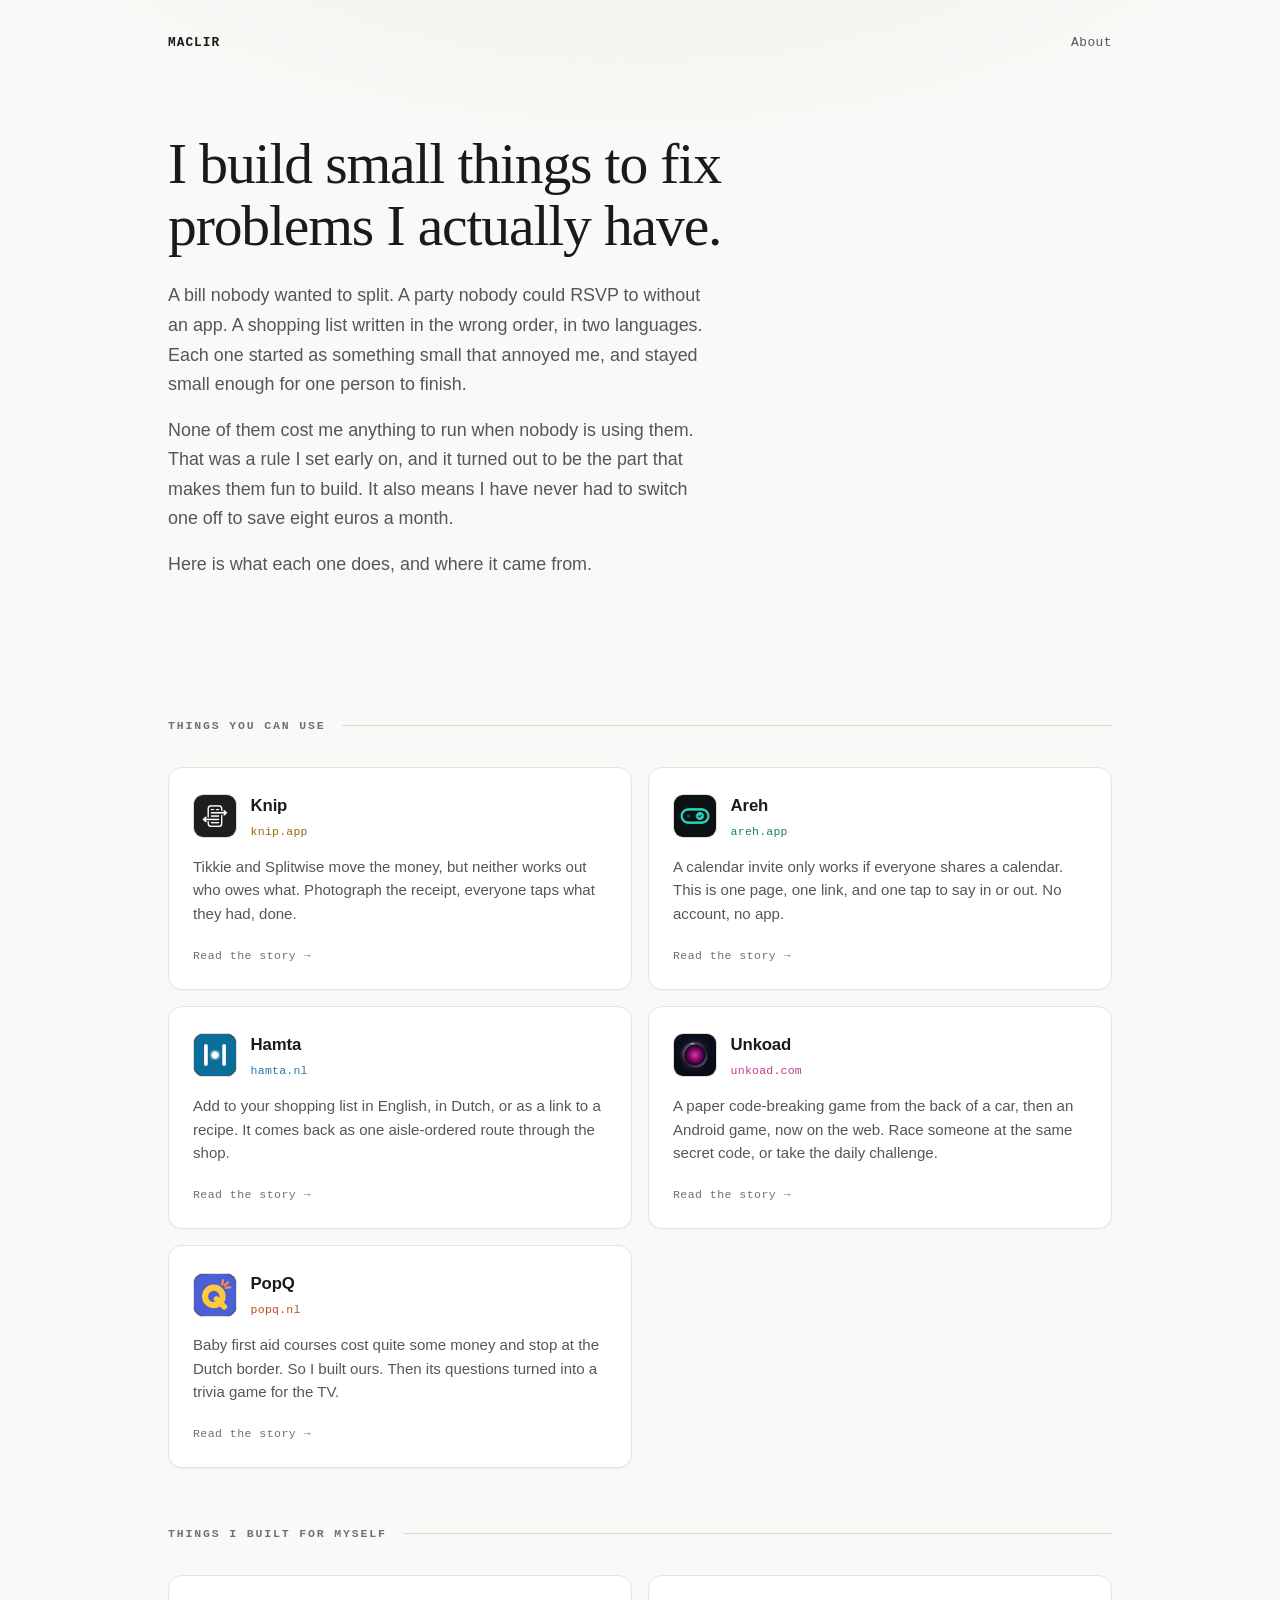
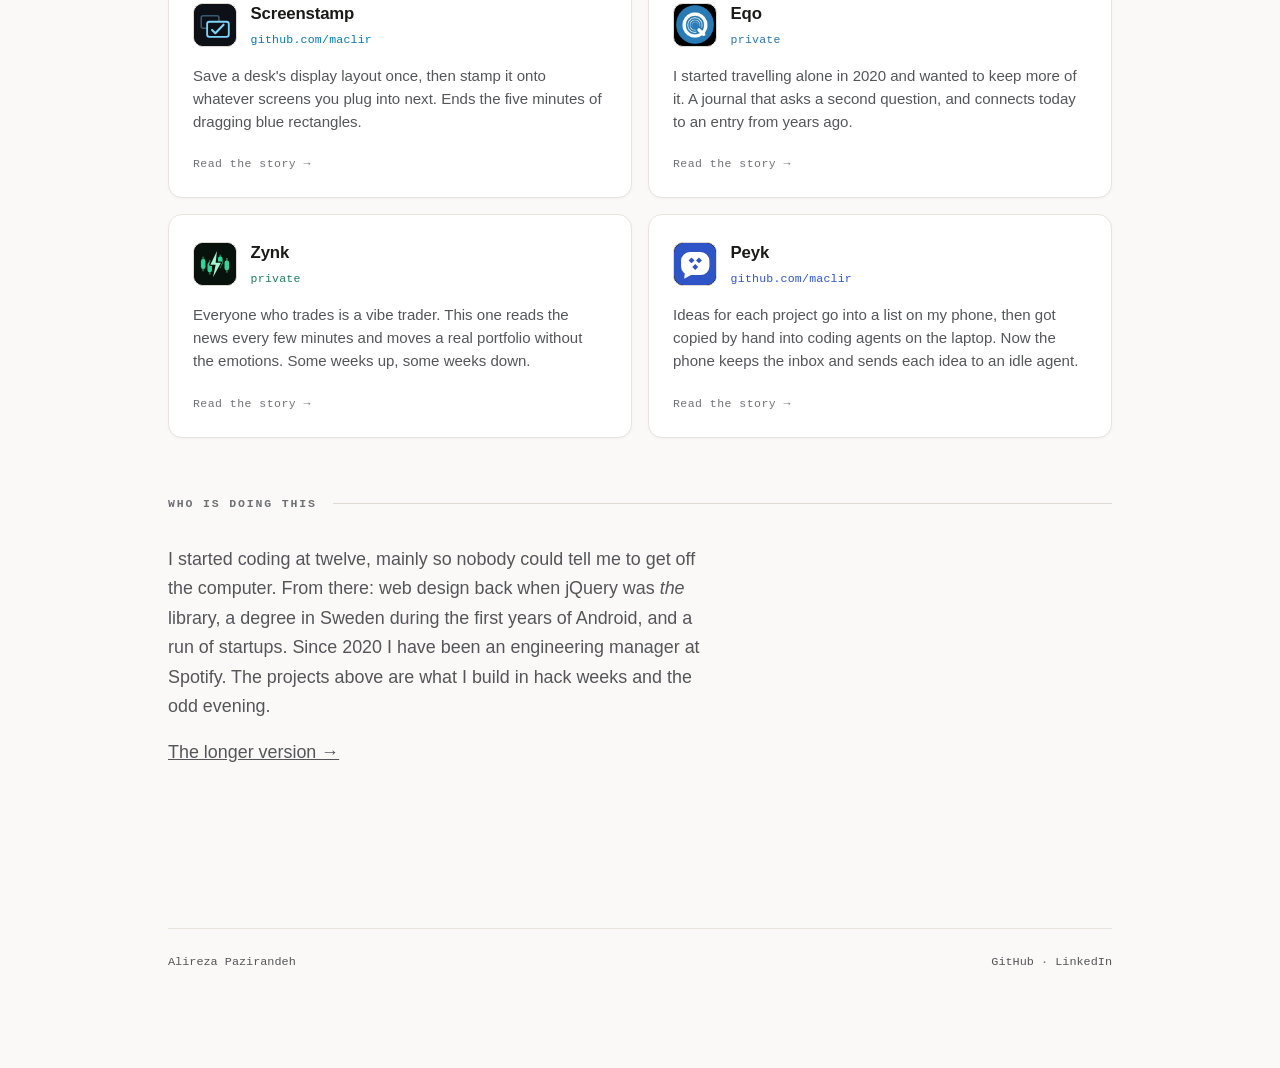
==== commit 53055bb1: "Link Peyk to its public repository Co-Authored-By: Claude Opus 5.5 <noreply@anthropic.com>" ====
--- a/index.html
+++ b/index.html
@@ -111,7 +111,7 @@
     <li><a class="card" href="stories/peyk.html" style="--accent:#8aa6ff;--accent-light:#2f54c8">
       <div class="card-head">
         <img class="mark" src="assets/logos/peyk.svg" alt="" width="44" height="44">
-        <div><h3>Peyk</h3><span class="domain">private</span></div>
+        <div><h3>Peyk</h3><span class="domain">github.com/maclir</span></div>
       </div>
       <p>Ideas for each project go into a list on my phone, then got copied by hand into coding agents on the laptop. Now the phone keeps the inbox and sends each idea to an idle agent.</p>
       <span class="more">Read the story →</span>
